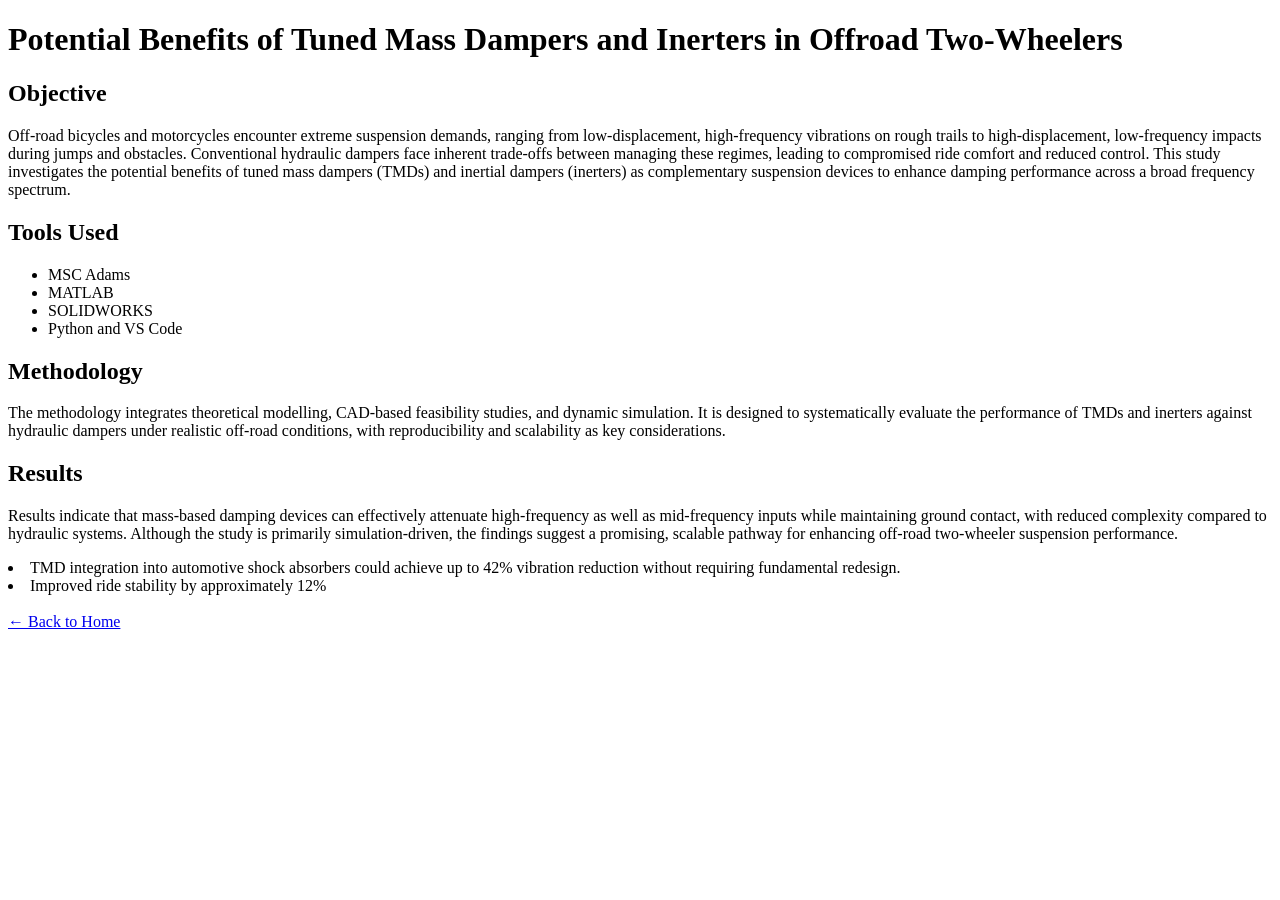
==== project1.html @ d6bcebe4 "Update project1.html" ====
<!DOCTYPE html>
<html>
<head>
    <title>Potential Benefits of Tuned Mass Dampers and Inerters in Offroad Two-Wheelers</title>

    <!-- Shared CSS -->
    <link rel="stylesheet" href="style.css">

    <!-- Google Font -->
    <link href="https://fonts.googleapis.com/css2?family=Poppins:wght@300;400;600&display=swap" rel="stylesheet">
</head>

<body>

<div class="container">

<h1>Potential Benefits of Tuned Mass Dampers and Inerters in Offroad Two-Wheelers</h1>

<h2>Objective</h2>
<p>Off-road bicycles and motorcycles encounter extreme suspension
demands, ranging from low-displacement, high-frequency vibrations
on rough trails to high-displacement, low-frequency impacts during
jumps and obstacles. Conventional hydraulic dampers face inherent
trade-offs between managing these regimes, leading to compromised
ride comfort and reduced control. This study investigates the potential
benefits of tuned mass dampers (TMDs) and inertial dampers
(inerters) as complementary suspension devices to enhance damping
performance across a broad frequency spectrum.</p>

<h2>Tools Used</h2>
<ul>
    <li>MSC Adams</li>
    <li>MATLAB</li>
    <li>SOLIDWORKS</li>
    <li>Python and VS Code</li>
</ul>

<h2>Methodology</h2>
<p>The methodology integrates theoretical modelling, CAD-based
feasibility studies, and dynamic simulation. It is designed to
systematically evaluate the performance of TMDs and inerters against
hydraulic dampers under realistic off-road conditions, with
reproducibility and scalability as key considerations.</p>

<h2>Results</h2>
<p>
Results indicate that mass-based damping devices can effectively
attenuate high-frequency as well as mid-frequency inputs while
maintaining ground contact, with reduced complexity compared to
hydraulic systems. Although the study is primarily simulation-driven,
the findings suggest a promising, scalable pathway for enhancing
off-road two-wheeler suspension performance.</p>

<u1>
    <li>TMD integration into automotive shock absorbers could achieve
    up to 42% vibration reduction without requiring fundamental
    redesign.</li>
    <li>Improved ride stability by approximately 12%</li>
</u1>

<br>
<a href="index.html">← Back to Home</a>

</div>

</body>
</html>
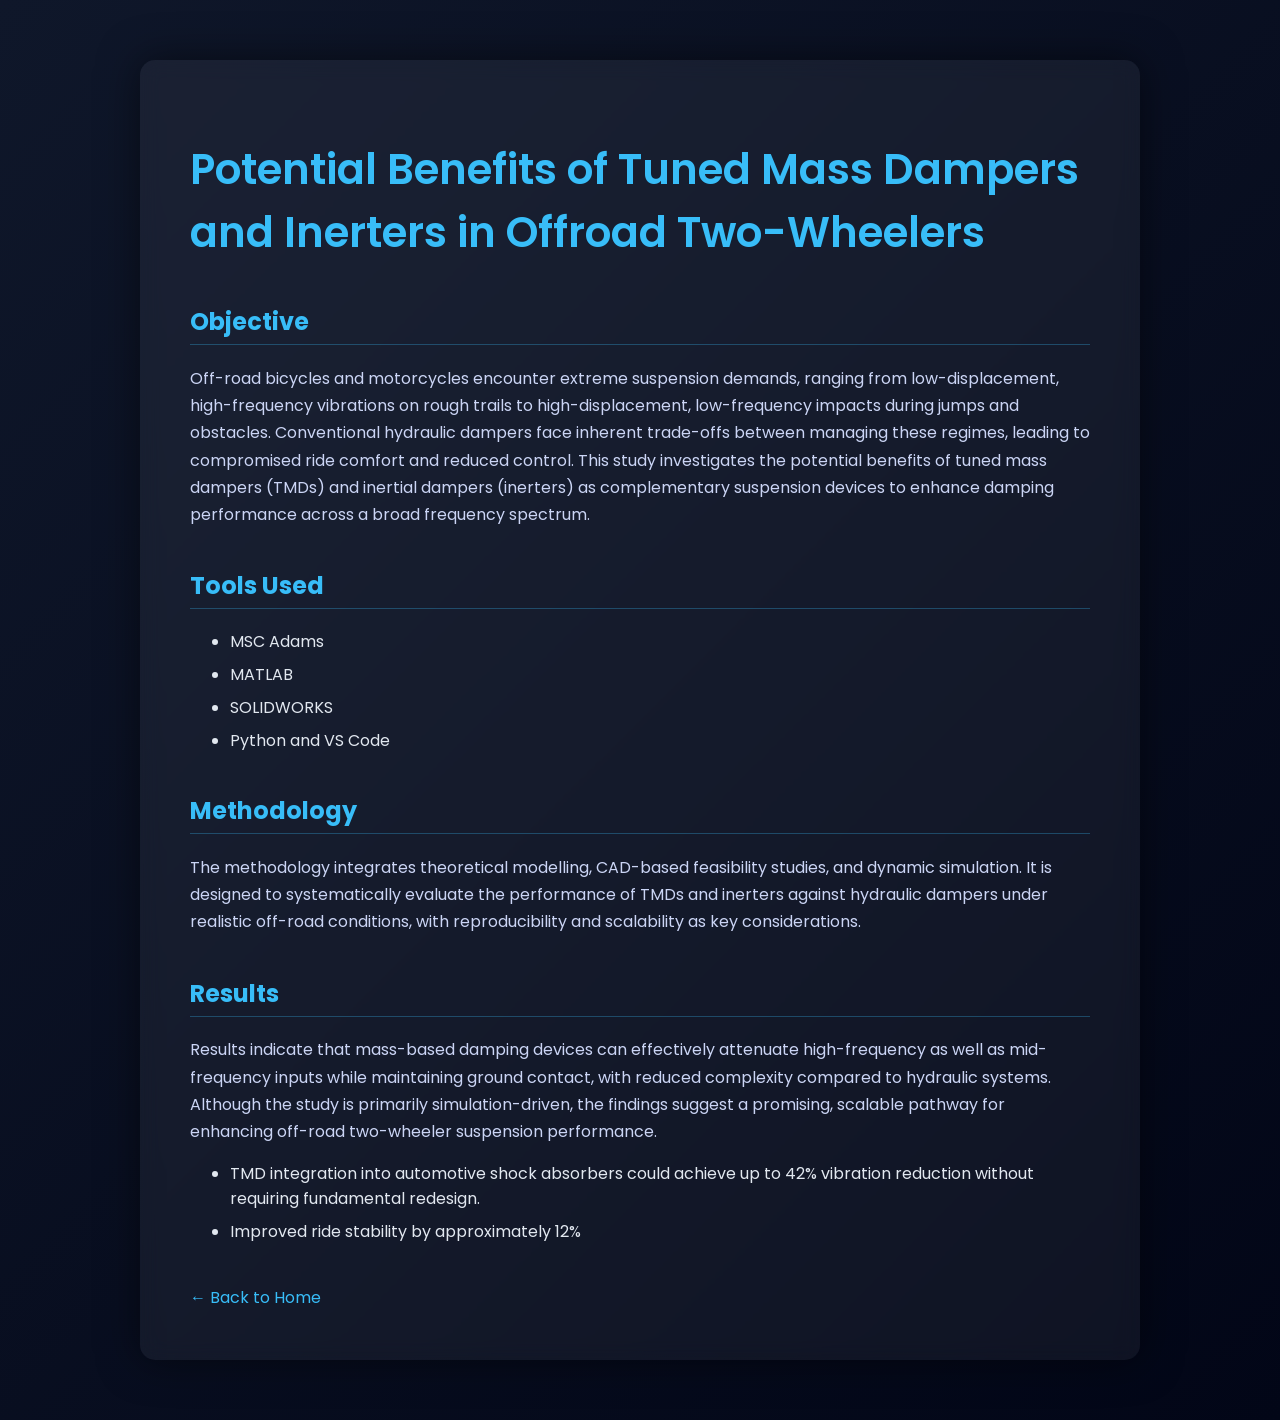
==== commit 8ef604f4: "Update project1.html" ====
--- a/project1.html
+++ b/project1.html
@@ -51,12 +51,12 @@
 the findings suggest a promising, scalable pathway for enhancing
 off-road two-wheeler suspension performance.</p>
 
-<u1>
+<ul>
     <li>TMD integration into automotive shock absorbers could achieve
     up to 42% vibration reduction without requiring fundamental
     redesign.</li>
     <li>Improved ride stability by approximately 12%</li>
-</u1>
+</ul>
 
 <br>
 <a href="index.html">← Back to Home</a>
--- a/style.css
+++ b/style.css
@@ -0,0 +1,60 @@
+body {
+    font-family: 'Poppins', sans-serif;
+    margin: 0;
+    background: linear-gradient(135deg, #0f172a, #020617);
+    color: #e2e8f0;
+}
+
+.container {
+    padding: 50px;
+    max-width: 900px;
+    margin: 60px auto;
+    background: rgba(255, 255, 255, 0.05);
+    border-radius: 15px;
+    backdrop-filter: blur(10px);
+    box-shadow: 0 0 40px rgba(0, 0, 0, 0.5);
+}
+
+h1 {
+    color: #38bdf8;
+    font-size: 42px;
+    font-weight: 600;
+}
+
+h2 {
+    margin-top: 40px;
+    color: #38bdf8;
+    border-bottom: 1px solid rgba(56, 189, 248, 0.3);
+    padding-bottom: 5px;
+}
+
+.project {
+    background: rgba(30, 41, 59, 0.7);
+    padding: 20px;
+    border-radius: 12px;
+    margin-top: 20px;
+    transition: all 0.3s ease;
+}
+
+.project:hover {
+    transform: translateY(-5px) scale(1.02);
+    box-shadow: 0 10px 30px rgba(56, 189, 248, 0.2);
+}
+
+a {
+    color: #38bdf8;
+    text-decoration: none;
+}
+
+a:hover {
+    text-decoration: underline;
+}
+
+p {
+    line-height: 1.7;
+    color: #cbd5f5;
+}
+
+li {
+    margin-bottom: 8px;
+}
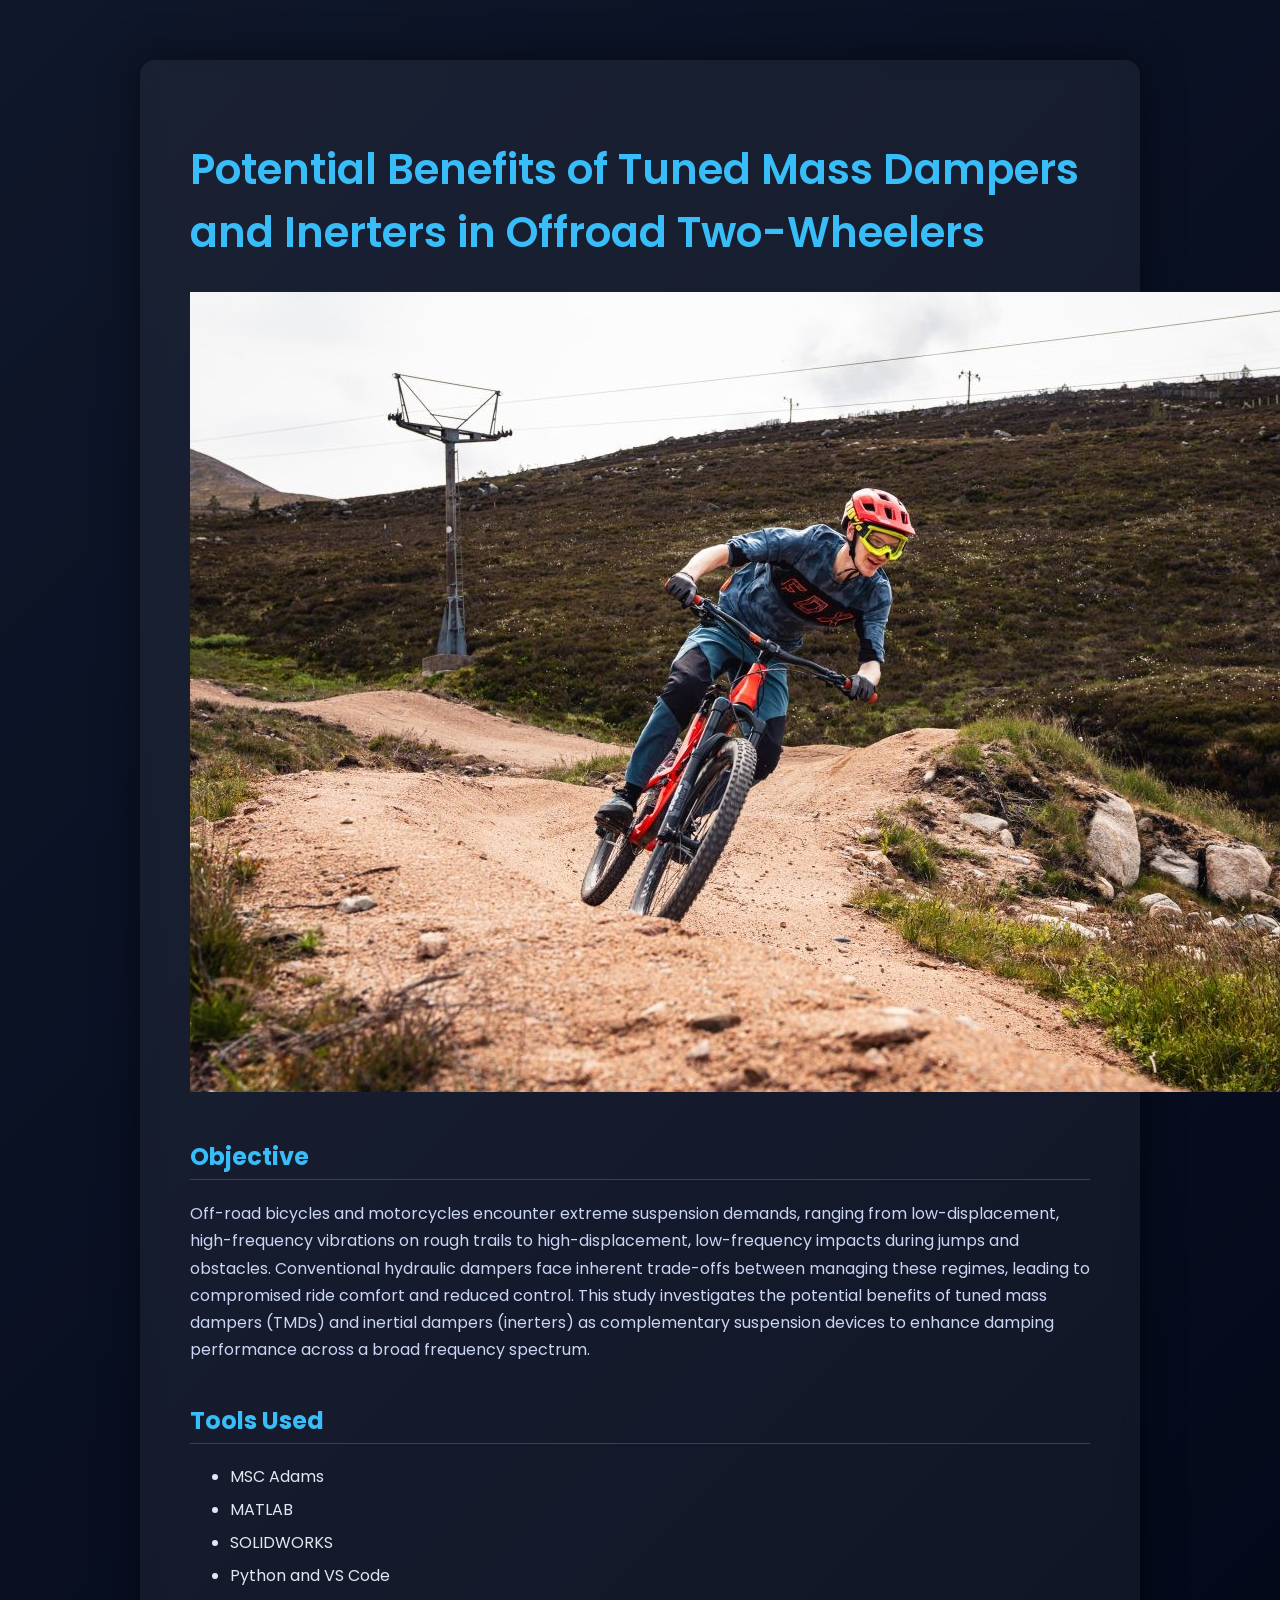
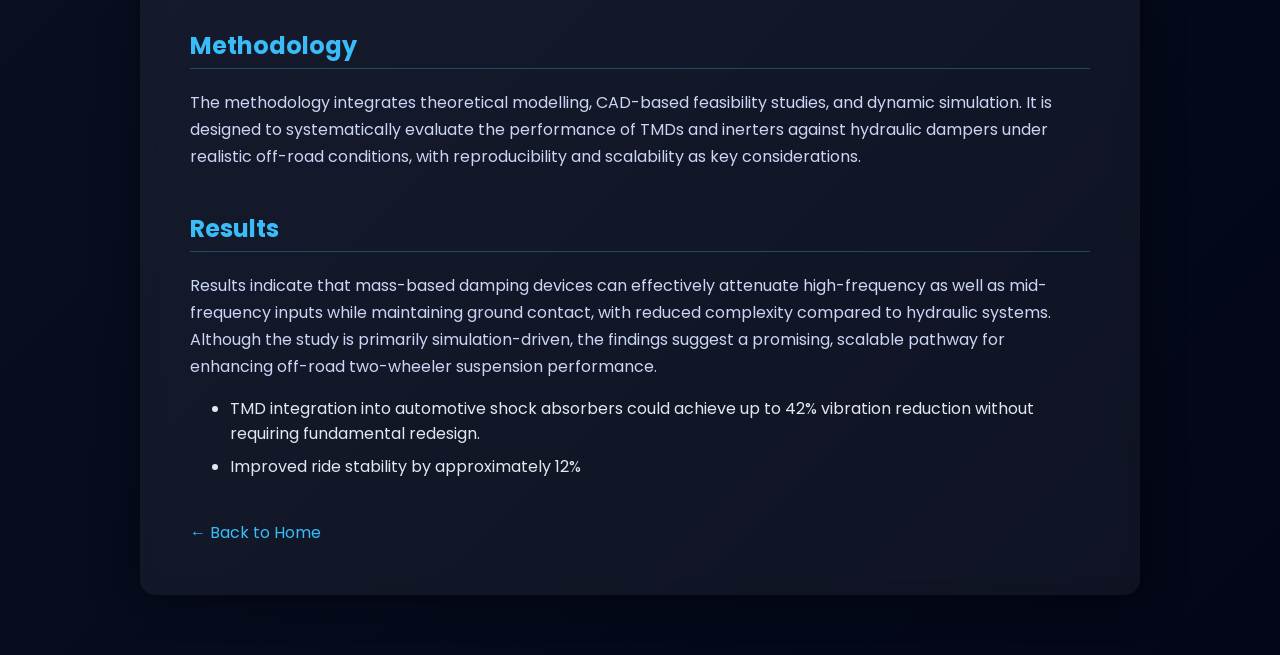
==== commit a2a53e28: "Added image" ====
--- a/project1.html
+++ b/project1.html
@@ -15,6 +15,8 @@
 <div class="container">
 
 <h1>Potential Benefits of Tuned Mass Dampers and Inerters in Offroad Two-Wheelers</h1>
+
+<img src="LatexFigures/MTB BG.jpg" alt="Offroad Two-Wheeler">
 
 <h2>Objective</h2>
 <p>Off-road bicycles and motorcycles encounter extreme suspension
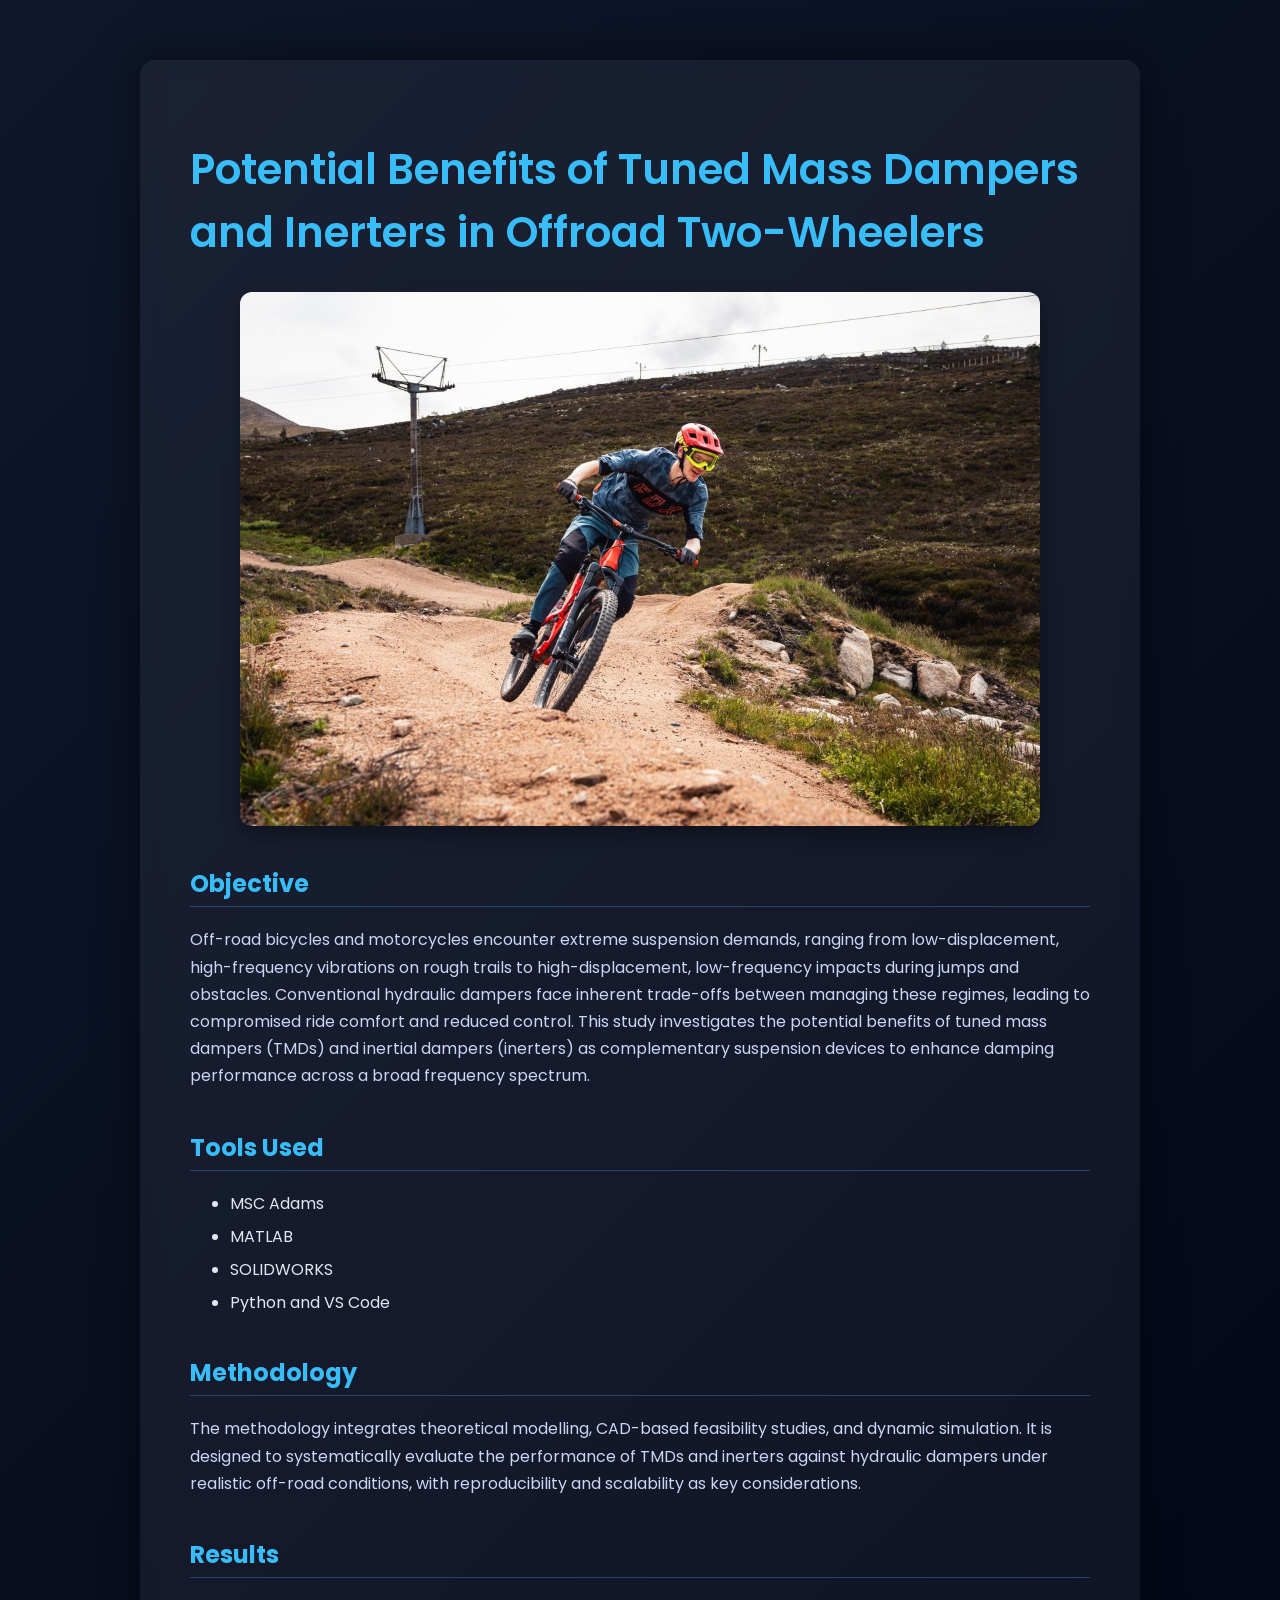
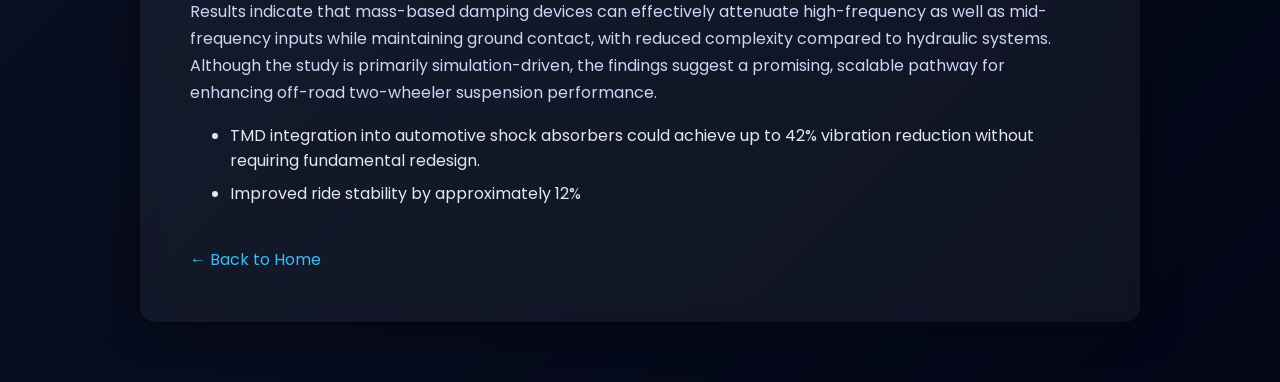
==== commit 253fa122: "Update project1.html" ====
--- a/project1.html
+++ b/project1.html
@@ -16,7 +16,7 @@
 
 <h1>Potential Benefits of Tuned Mass Dampers and Inerters in Offroad Two-Wheelers</h1>
 
-<img src="LatexFigures/MTB BG.jpg" alt="Offroad Two-Wheeler">
+<img src="LatexFigures/MTB BG.jpg" class="project-image" alt="Offroad Two-Wheeler">
 
 <h2>Objective</h2>
 <p>Off-road bicycles and motorcycles encounter extreme suspension
--- a/style.css
+++ b/style.css
@@ -58,3 +58,21 @@
 li {
     margin-bottom: 8px;
 }
+
+.project-image {
+    width: 100%;
+    max-width: 800px;
+    display: block;
+    margin: 25px auto;
+    border-radius: 12px;
+    box-shadow: 0 8px 20px rgba(0,0,0,0.35);
+}
+
+.caption {
+    text-align: center;
+    color: #94a3b8;
+    font-size: 14px;
+    margin-top: -10px;
+    margin-bottom: 30px;
+    font-style: italic;
+}
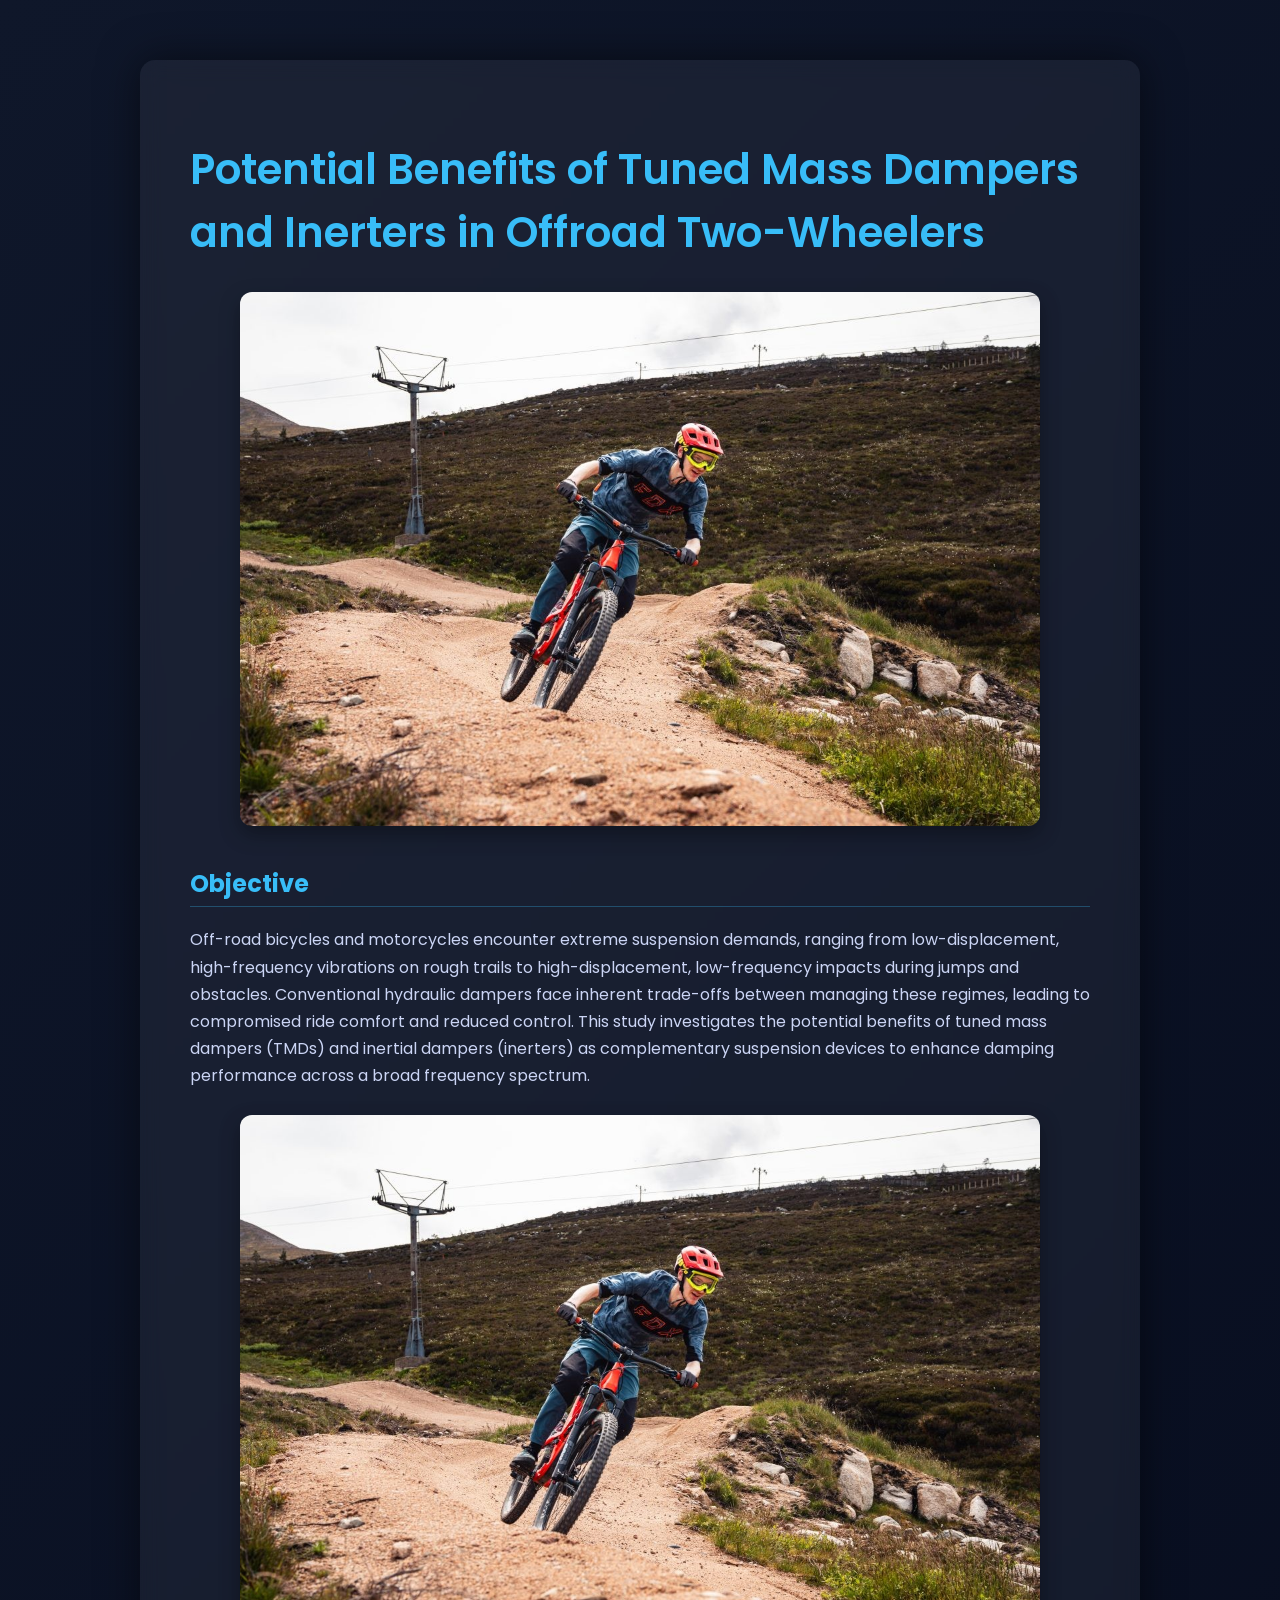
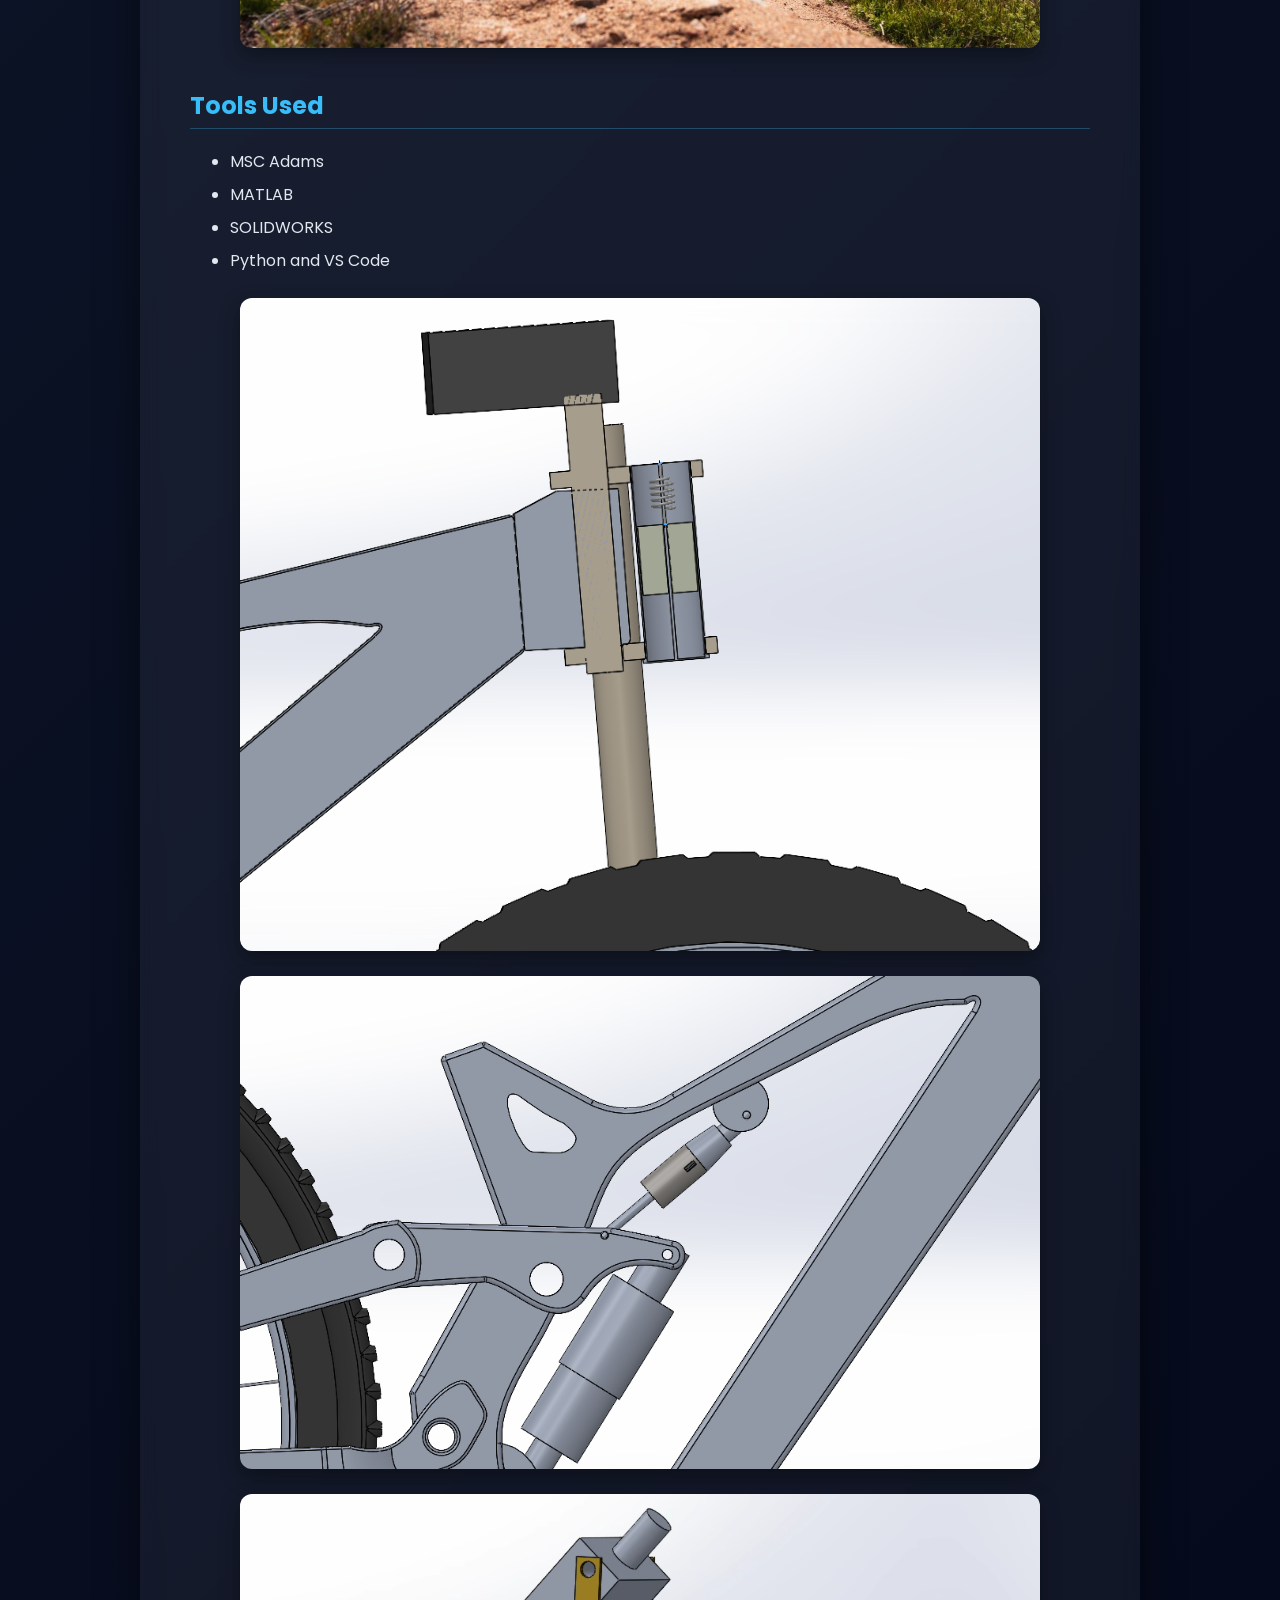
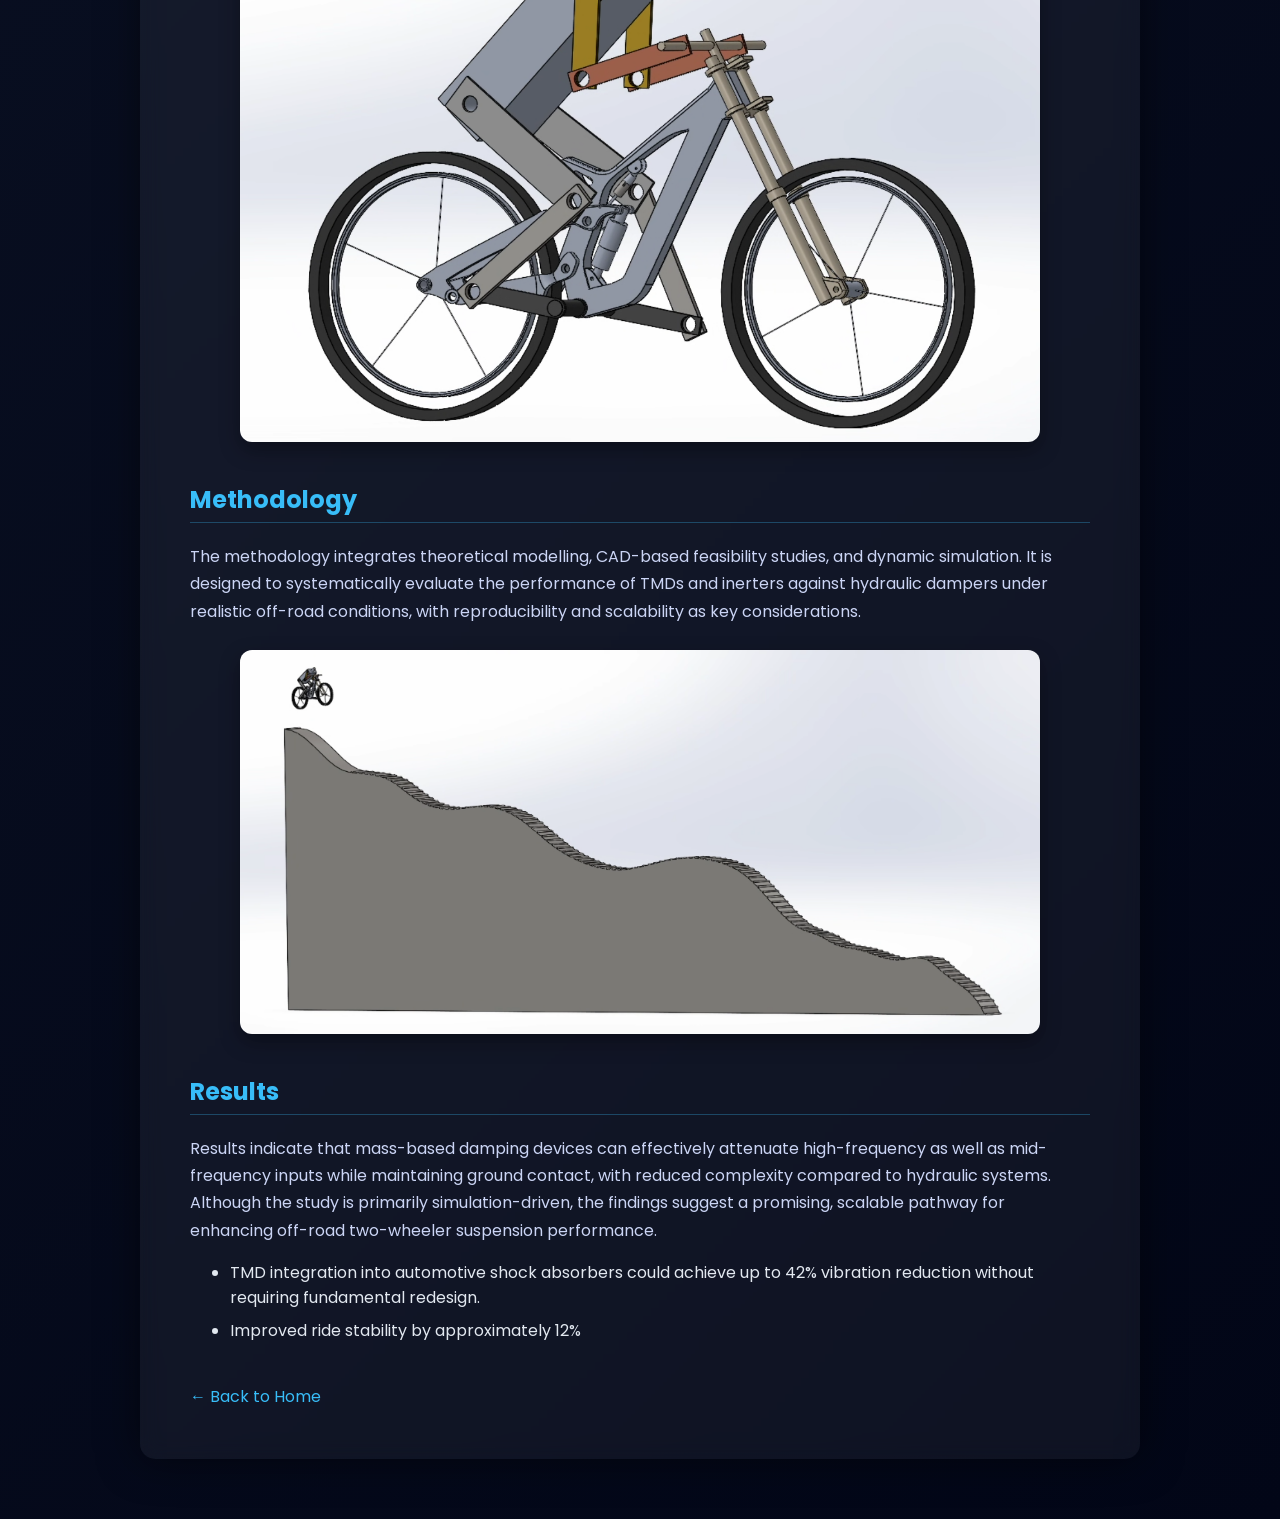
==== commit bbb41476: "Update project1.html" ====
--- a/project1.html
+++ b/project1.html
@@ -29,6 +29,8 @@
 (inerters) as complementary suspension devices to enhance damping
 performance across a broad frequency spectrum.</p>
 
+<img src="LatexFigures/MTB BG.jpg" class="project-image" alt="Offroad Two-Wheeler">
+
 <h2>Tools Used</h2>
 <ul>
     <li>MSC Adams</li>
@@ -37,12 +39,18 @@
     <li>Python and VS Code</li>
 </ul>
 
+<img src="LatexFigures/Screenshot 2025-06-27 145348.png" class="project-image" alt="TMD Model Image">
+<img src="LatexFigures/Screenshot 2025-07-08 134401.png" class="project-image" alt="Inerter Model Image">
+<img src="LatexFigures/Screenshot 2025-09-05 120537.png" class="project-image" alt="MTB Model Image SW">  
+    
 <h2>Methodology</h2>
 <p>The methodology integrates theoretical modelling, CAD-based
 feasibility studies, and dynamic simulation. It is designed to
 systematically evaluate the performance of TMDs and inerters against
 hydraulic dampers under realistic off-road conditions, with
 reproducibility and scalability as key considerations.</p>
+
+<img src="LatexFigures/Screenshot 2025-09-05 142316.png" class="project-image" alt="MTB Model and Terrain SW">
 
 <h2>Results</h2>
 <p>
--- a/style.css
+++ b/style.css
@@ -60,9 +60,10 @@
 }
 
 .project-image {
+    display: block;
     width: 100%;
     max-width: 800px;
-    display: block;
+    height: auto;
     margin: 25px auto;
     border-radius: 12px;
     box-shadow: 0 8px 20px rgba(0,0,0,0.35);
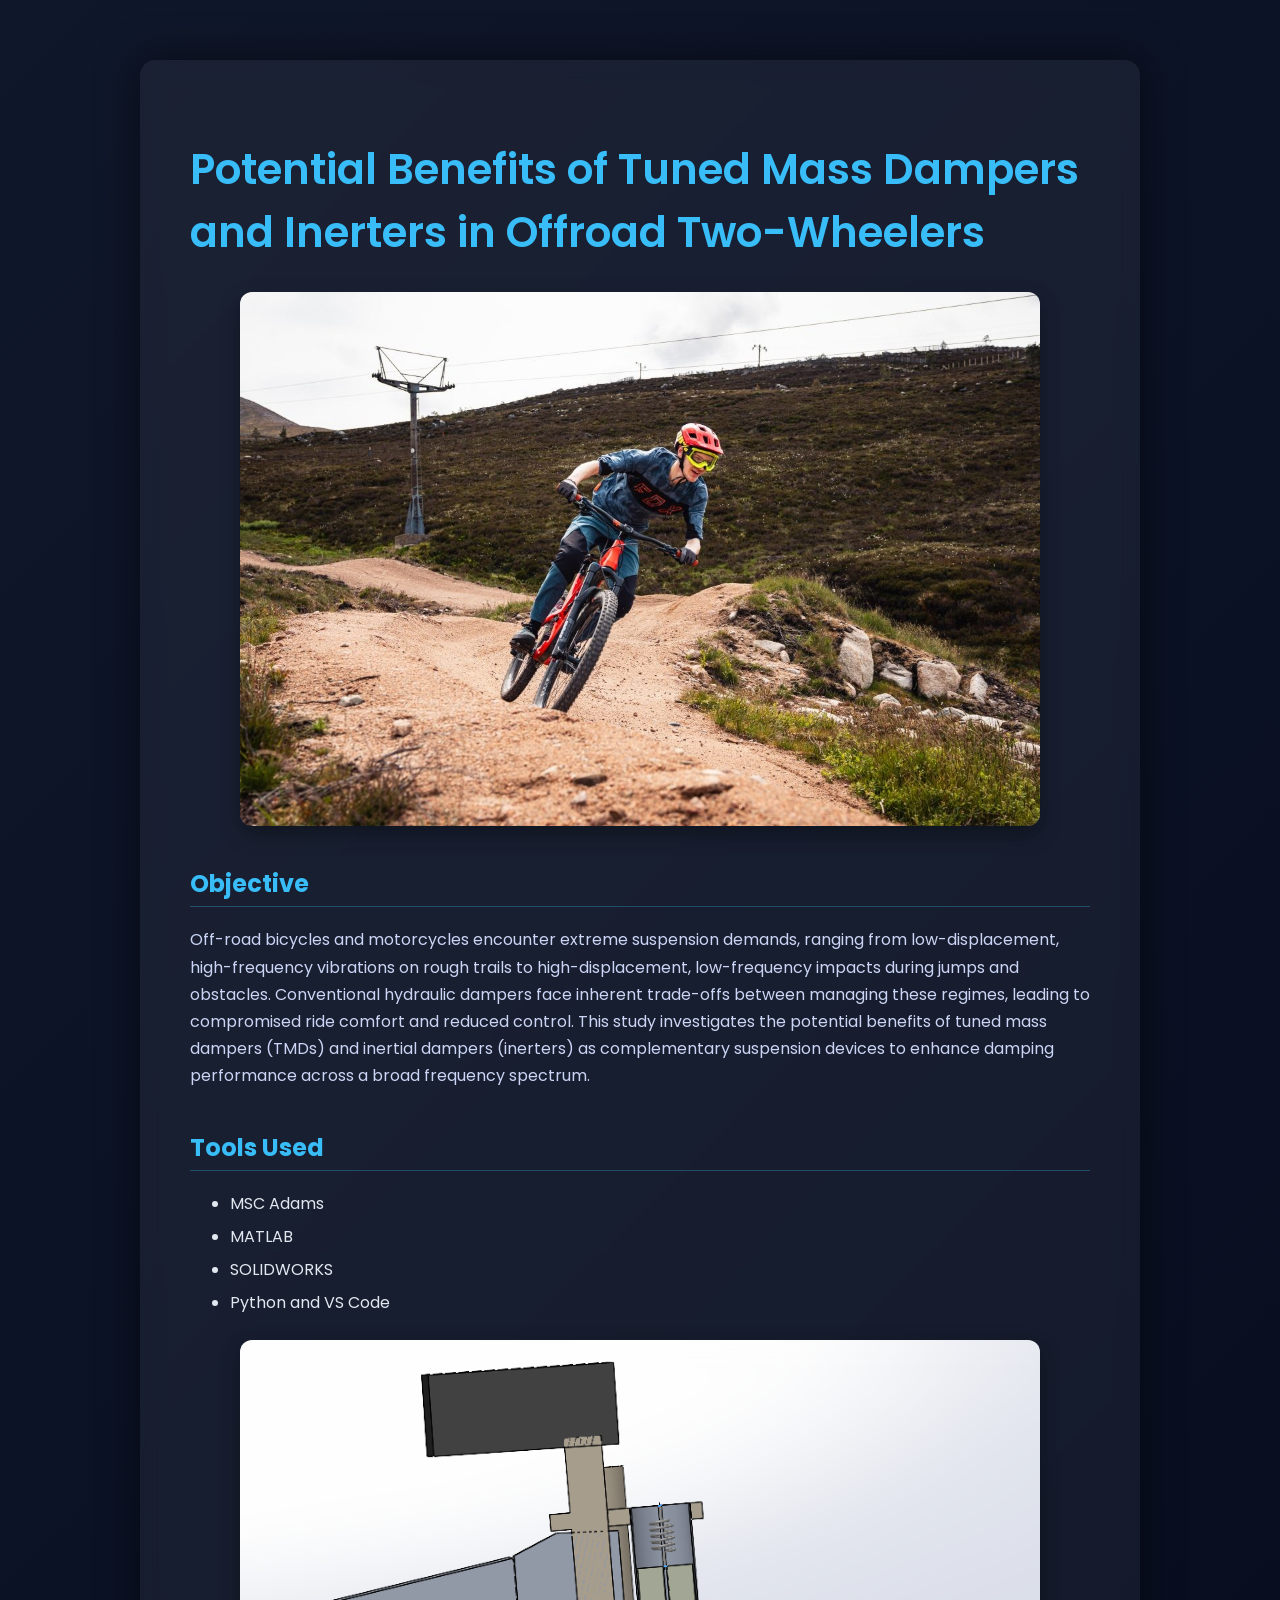
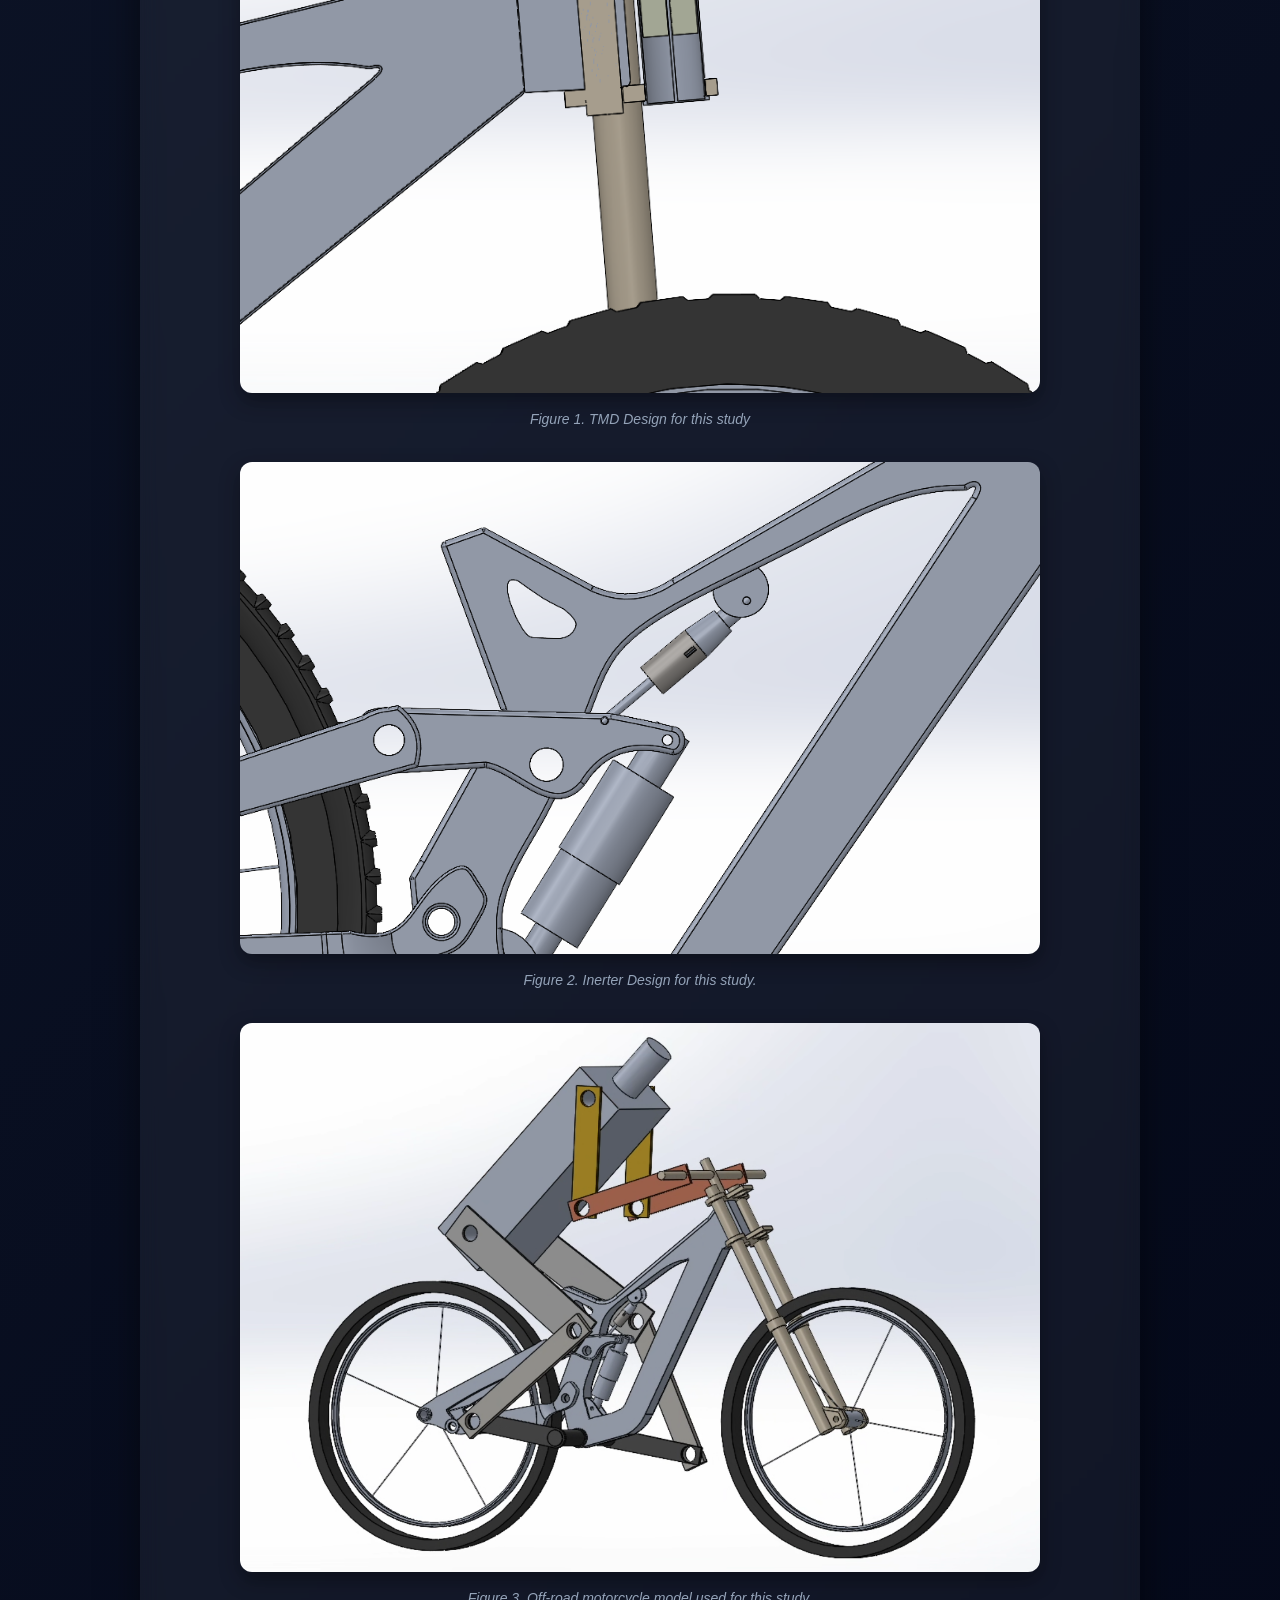
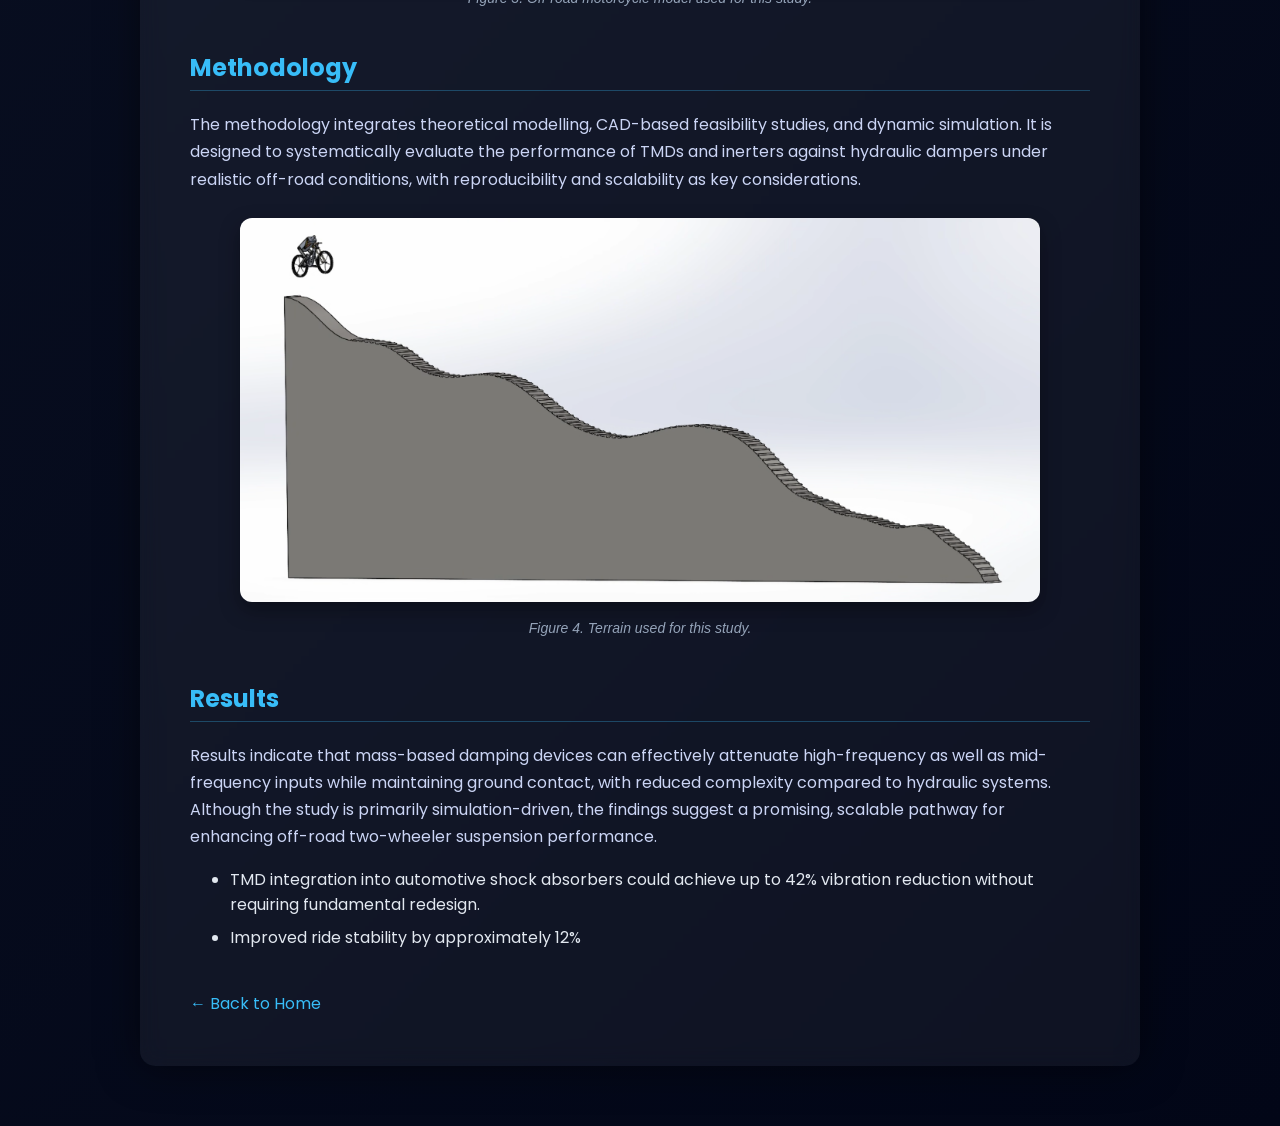
==== commit a94b80aa: "Update project1.html" ====
--- a/project1.html
+++ b/project1.html
@@ -29,8 +29,6 @@
 (inerters) as complementary suspension devices to enhance damping
 performance across a broad frequency spectrum.</p>
 
-<img src="LatexFigures/MTB BG.jpg" class="project-image" alt="Offroad Two-Wheeler">
-
 <h2>Tools Used</h2>
 <ul>
     <li>MSC Adams</li>
@@ -40,8 +38,19 @@
 </ul>
 
 <img src="LatexFigures/Screenshot 2025-06-27 145348.png" class="project-image" alt="TMD Model Image">
+<p class="caption">
+Figure 1. TMD Design for this study
+</p>
+    
 <img src="LatexFigures/Screenshot 2025-07-08 134401.png" class="project-image" alt="Inerter Model Image">
-<img src="LatexFigures/Screenshot 2025-09-05 120537.png" class="project-image" alt="MTB Model Image SW">  
+<p class="caption">
+Figure 2. Inerter Design for this study.
+</p>
+    
+<img src="LatexFigures/Screenshot 2025-09-05 120537.png" class="project-image" alt="MTB Model Image SW">
+<p class="caption">
+Figure 3. Off-road motorcycle model used for this study.
+</p>
     
 <h2>Methodology</h2>
 <p>The methodology integrates theoretical modelling, CAD-based
@@ -51,6 +60,9 @@
 reproducibility and scalability as key considerations.</p>
 
 <img src="LatexFigures/Screenshot 2025-09-05 142316.png" class="project-image" alt="MTB Model and Terrain SW">
+<p class="caption">
+Figure 4. Terrain used for this study.
+</p>
 
 <h2>Results</h2>
 <p>
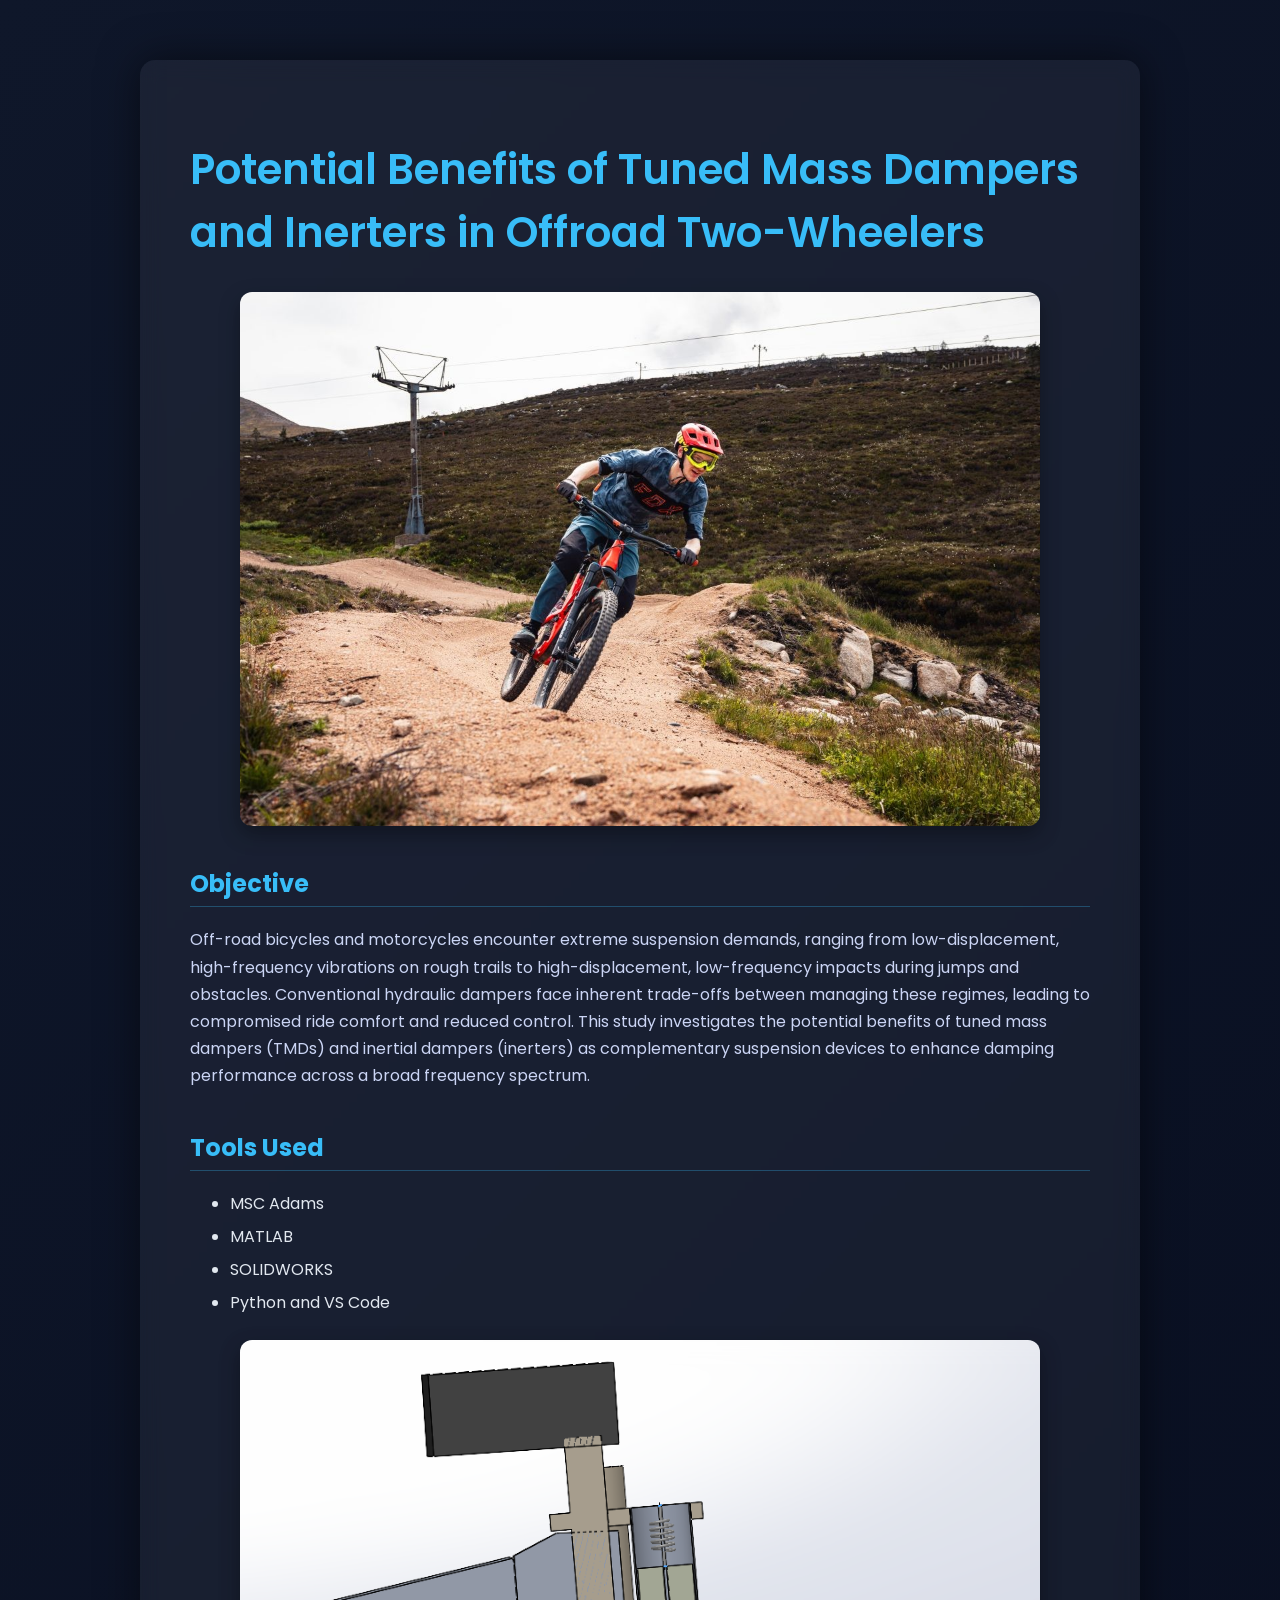
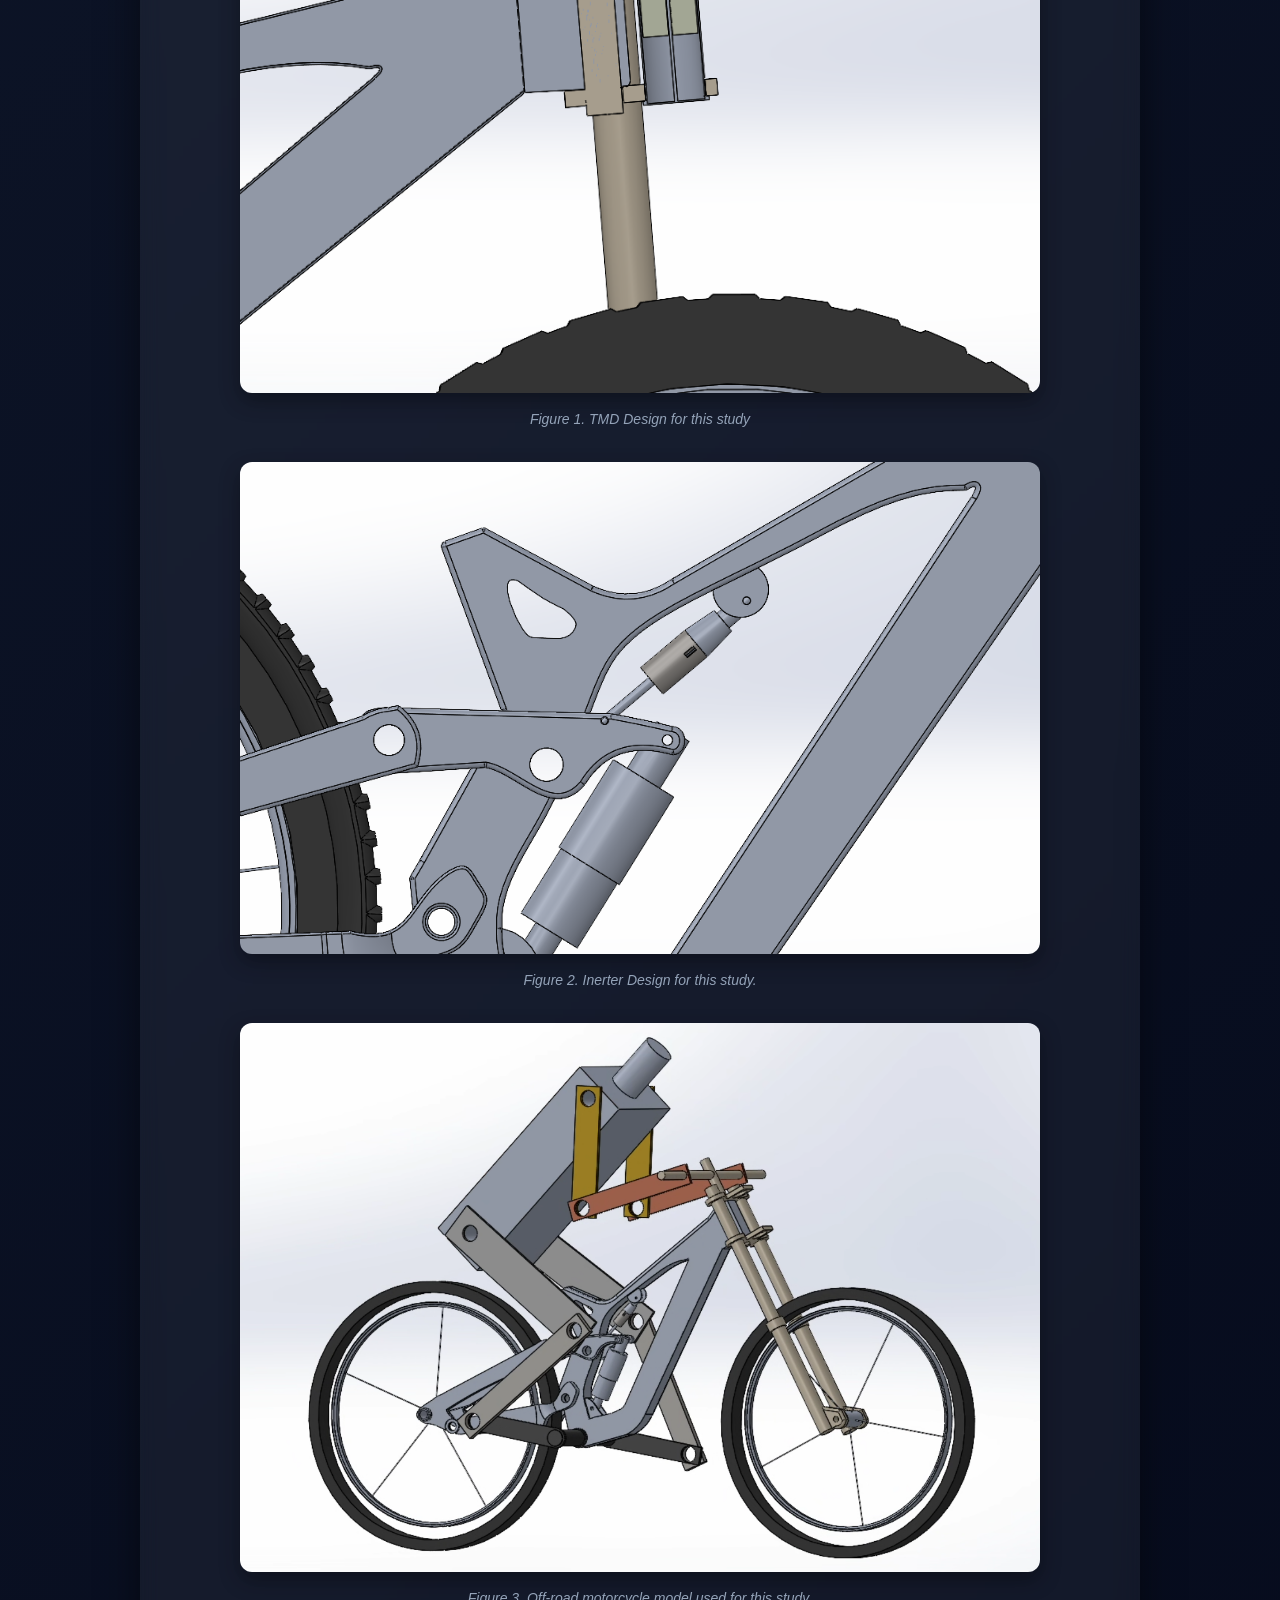
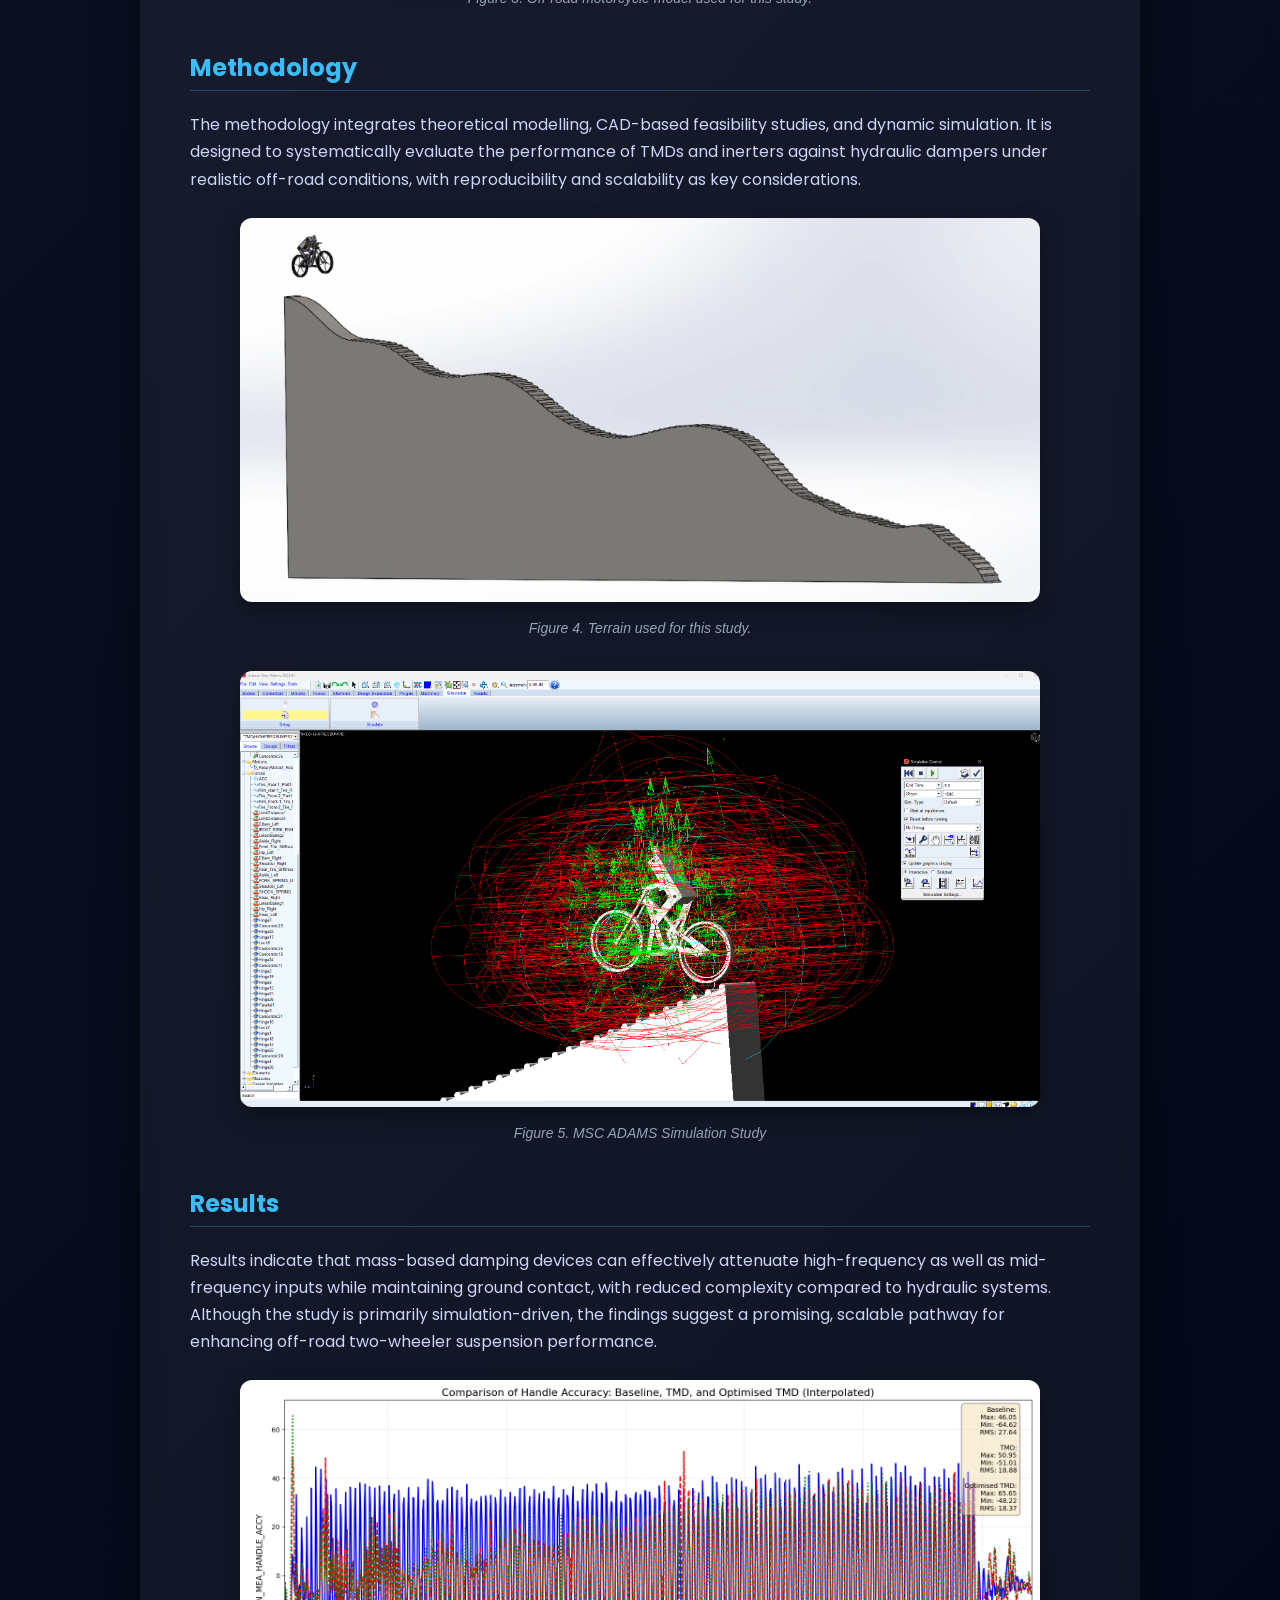
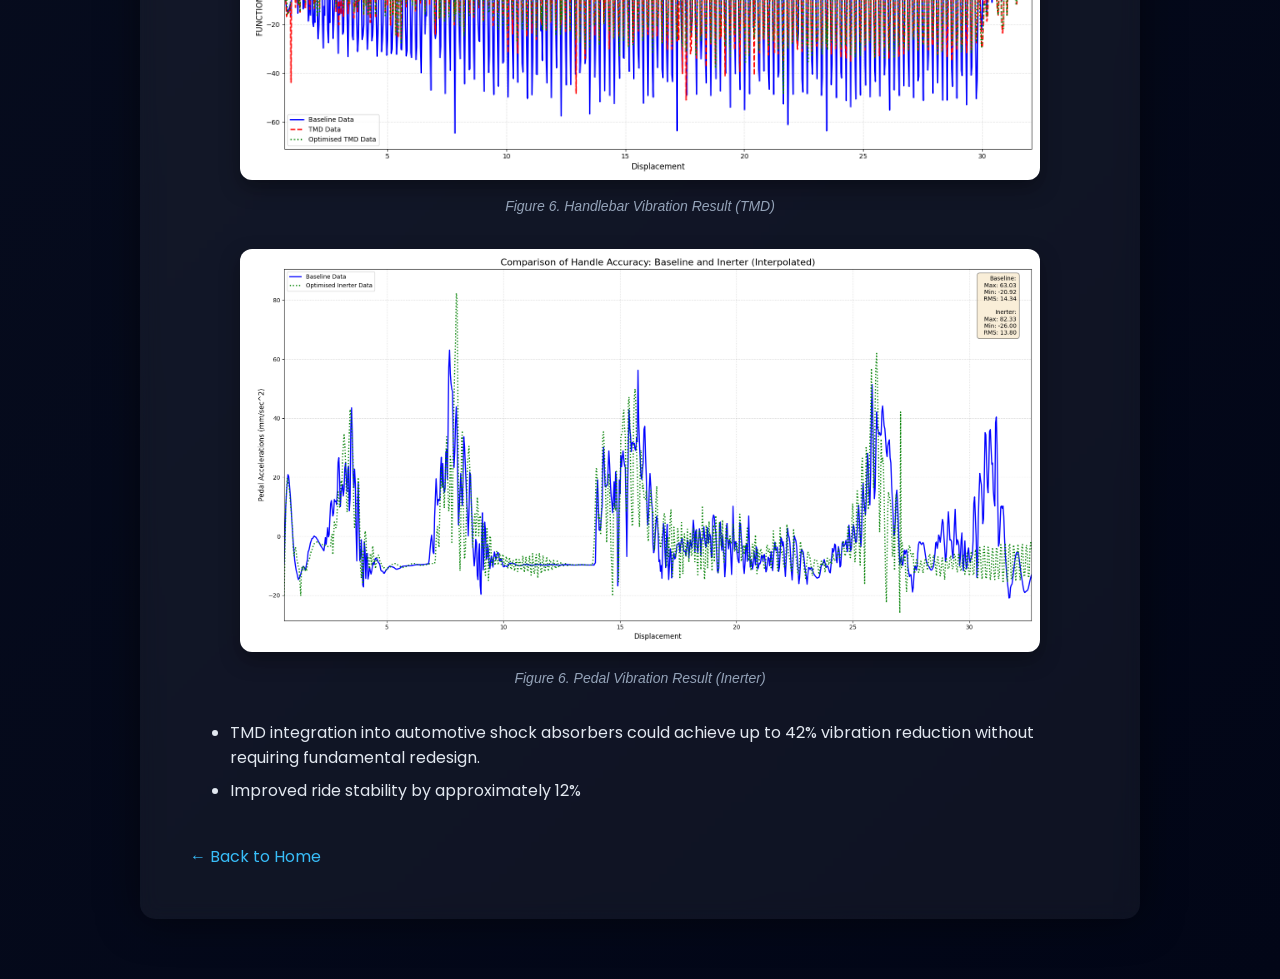
==== commit 62cb0cfa: "Update project1.html" ====
--- a/project1.html
+++ b/project1.html
@@ -64,6 +64,11 @@
 Figure 4. Terrain used for this study.
 </p>
 
+<img src="LatexFigures/Appendices/Screenshot 2025-09-28 010456.png" class="project-image" alt="MTB Model ADAMS">
+<p class="caption">
+Figure 5. MSC ADAMS Simulation Study
+</p>
+    
 <h2>Results</h2>
 <p>
 Results indicate that mass-based damping devices can effectively
@@ -73,6 +78,16 @@
 the findings suggest a promising, scalable pathway for enhancing
 off-road two-wheeler suspension performance.</p>
 
+<img src="LatexFigures/Figure_TMD_Handle_HFT.png" class="project-image" alt="TMD Results">
+<p class="caption">
+Figure 6. Handlebar Vibration Result (TMD)
+</p>
+
+<img src="LatexFigures/Figure_Inerter_MT.png" class="project-image" alt="Inerter Result">
+<p class="caption">
+Figure 6. Pedal Vibration Result (Inerter)
+</p>
+    
 <ul>
     <li>TMD integration into automotive shock absorbers could achieve
     up to 42% vibration reduction without requiring fundamental
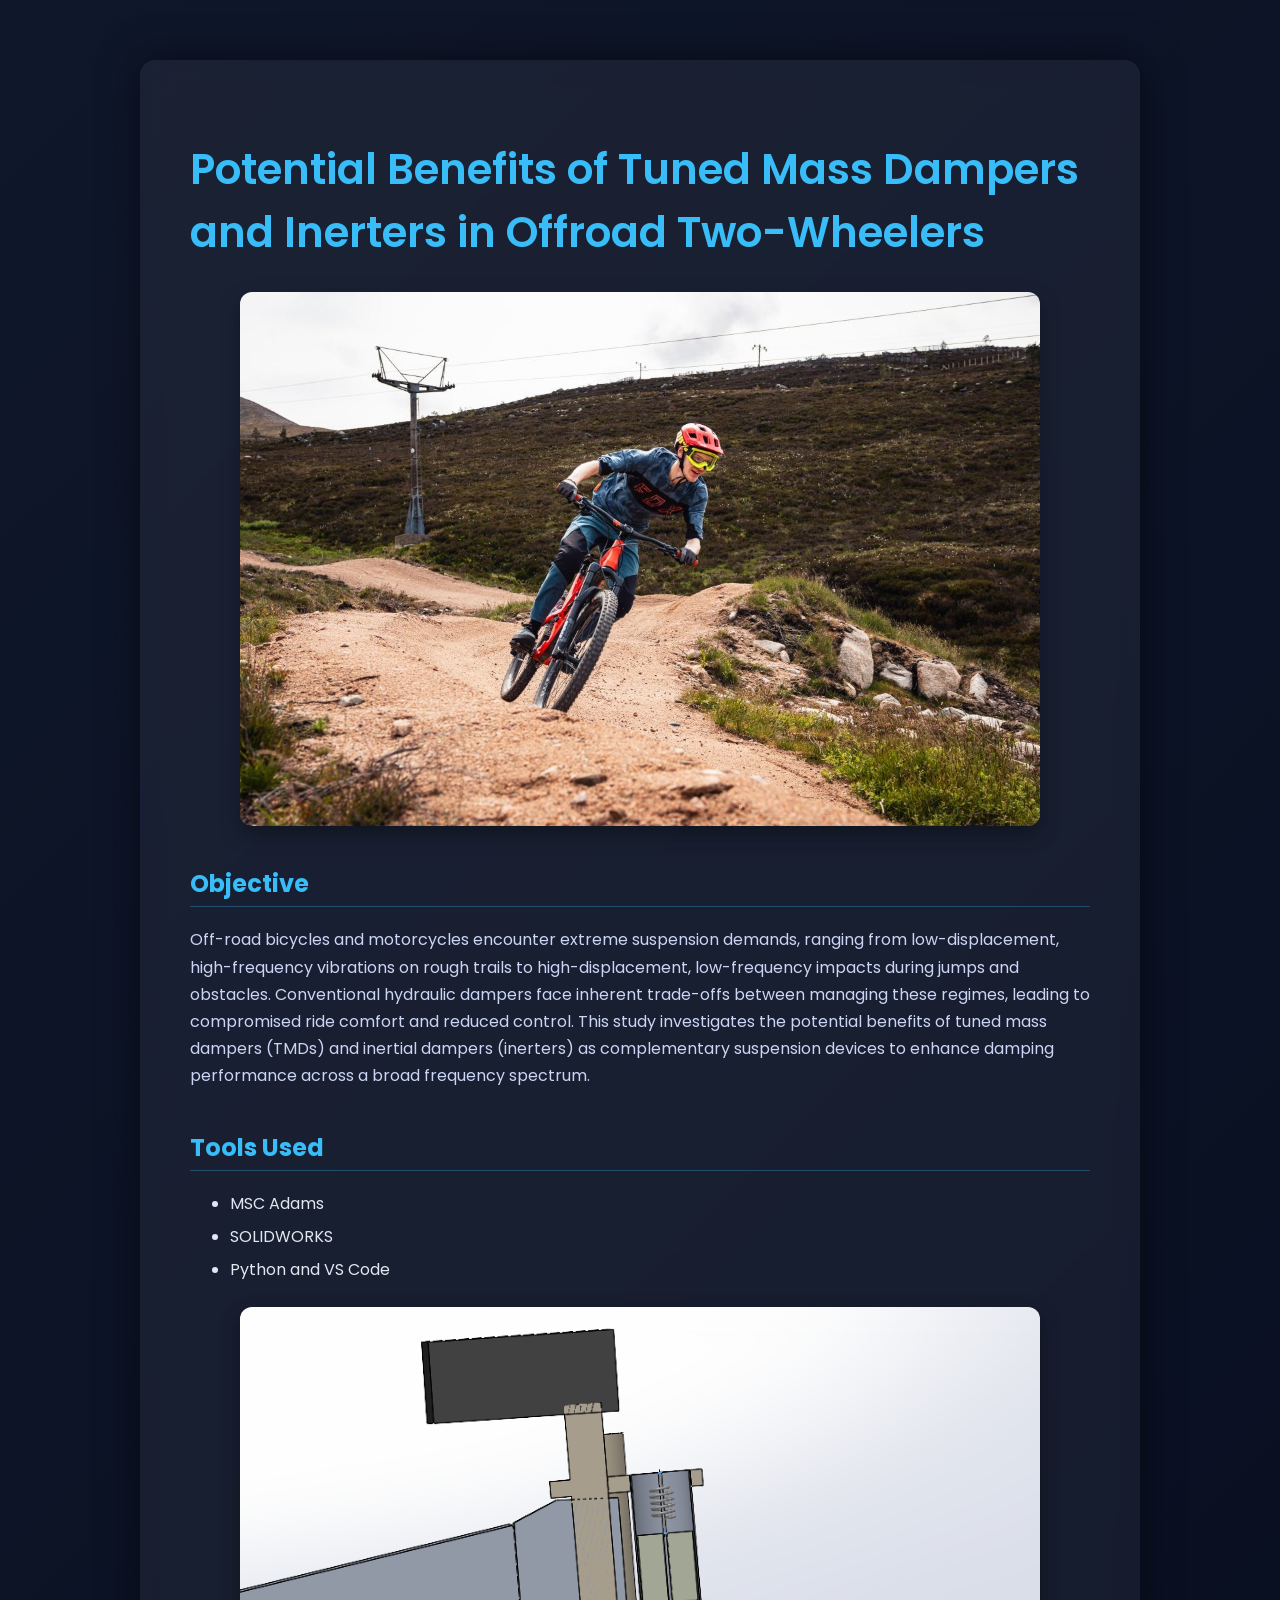
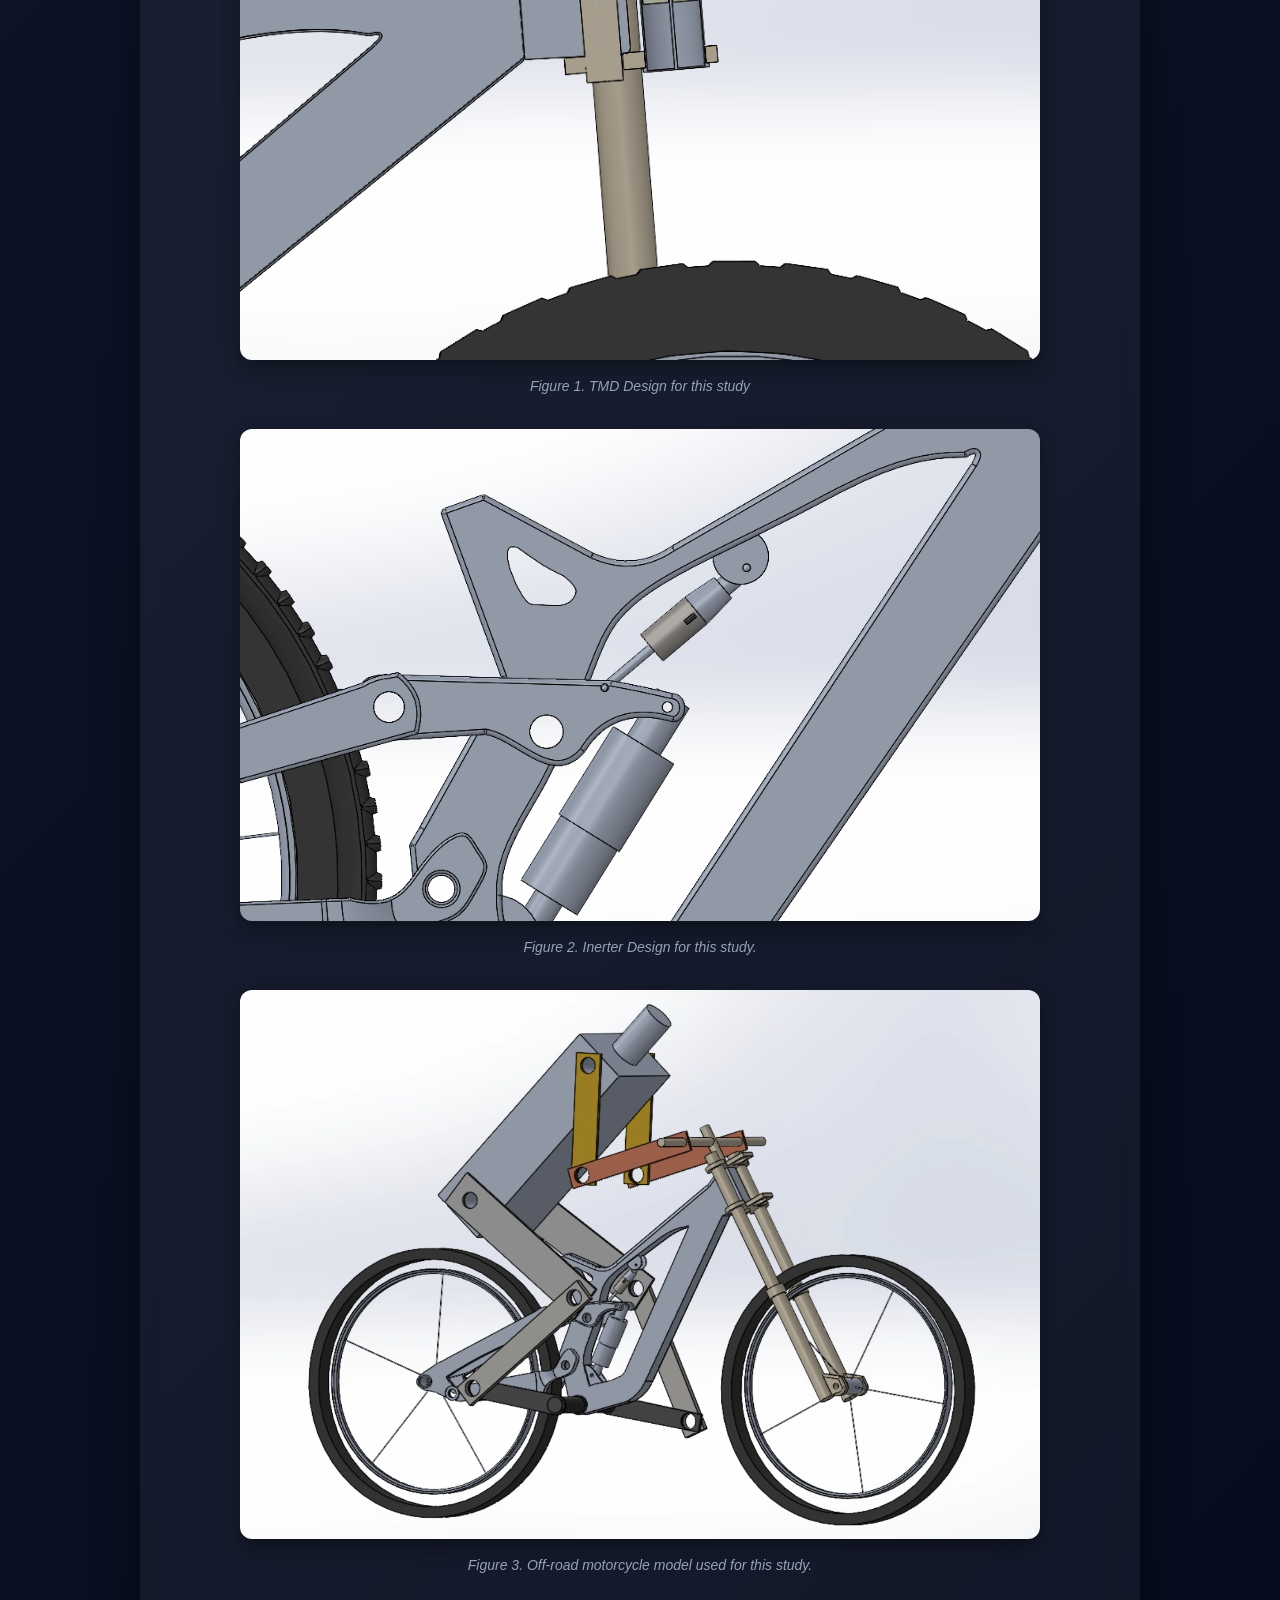
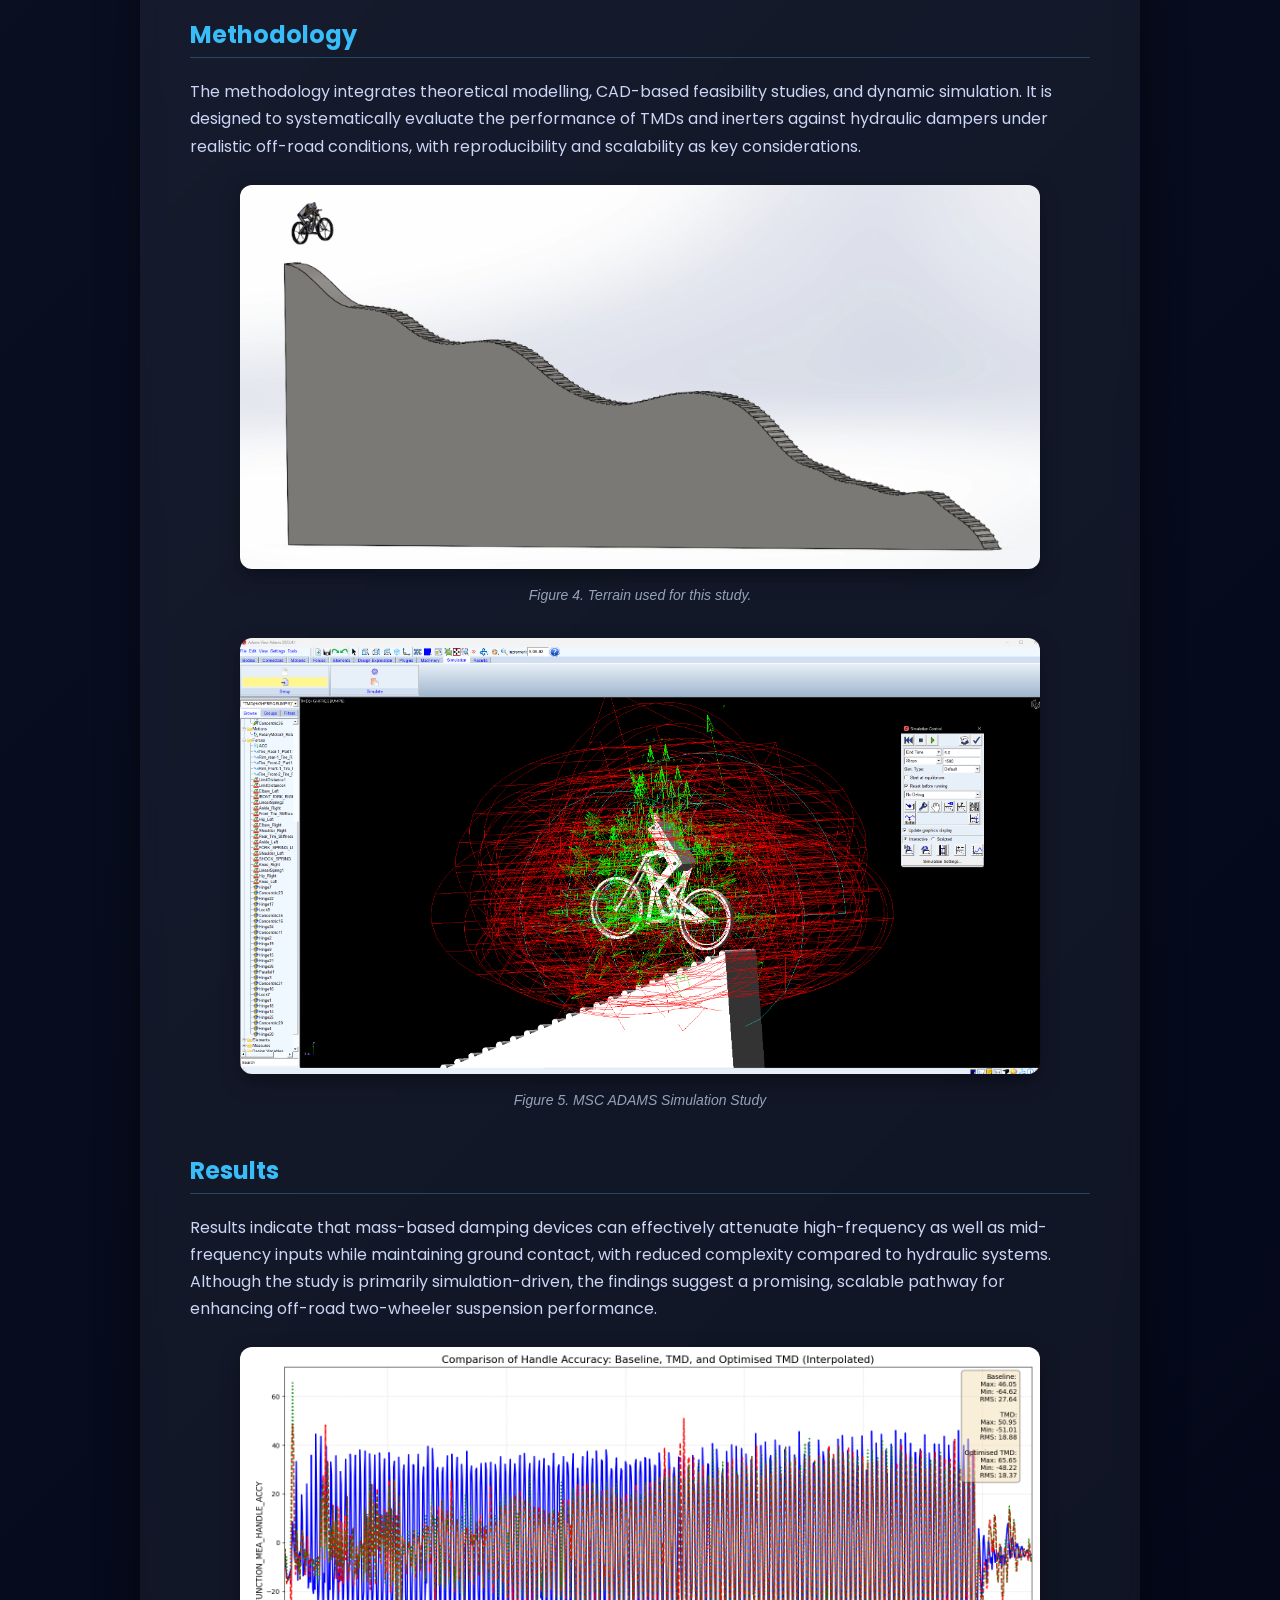
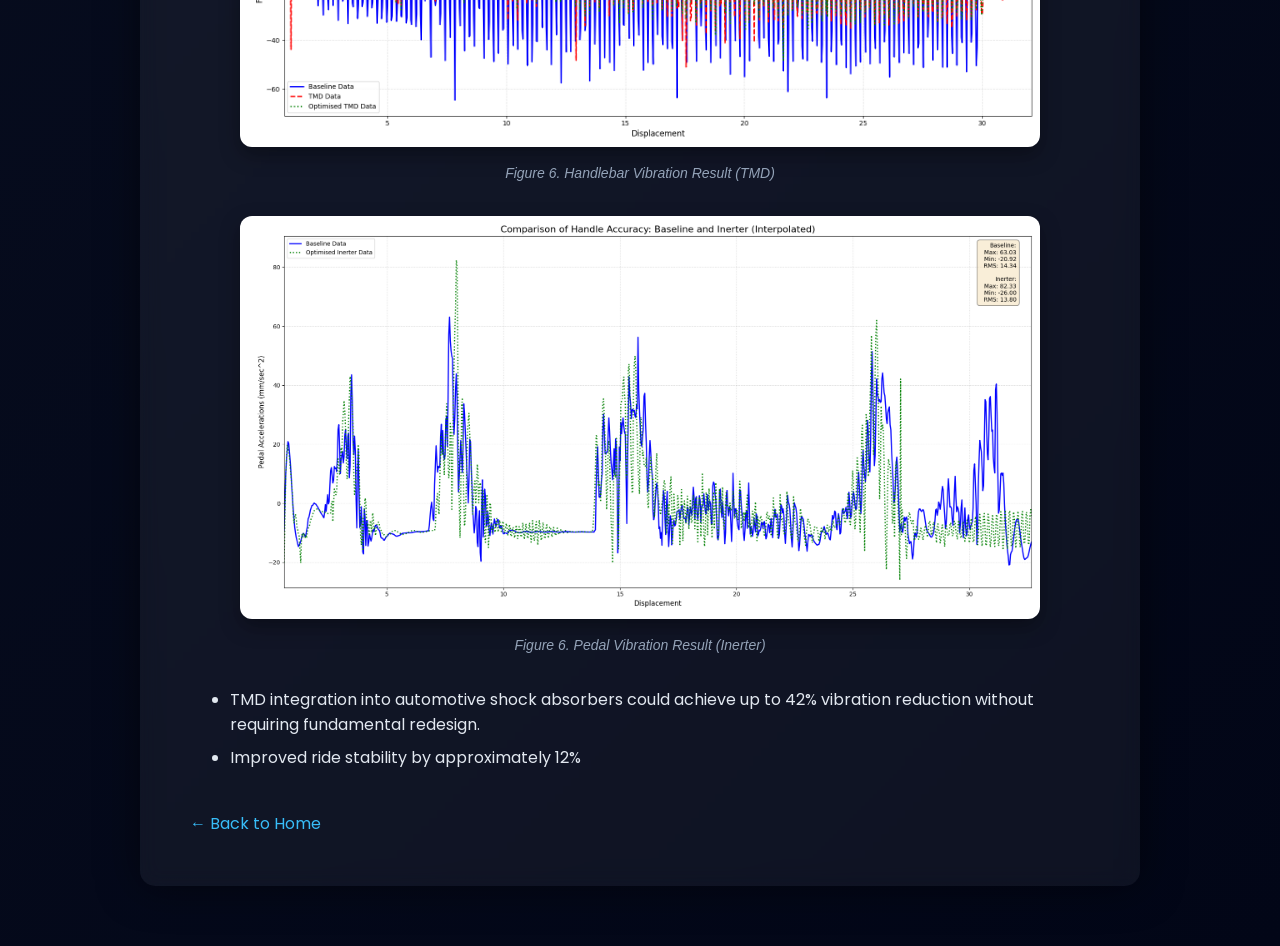
==== commit 2a019208: "Update project1.html" ====
--- a/project1.html
+++ b/project1.html
@@ -32,7 +32,6 @@
 <h2>Tools Used</h2>
 <ul>
     <li>MSC Adams</li>
-    <li>MATLAB</li>
     <li>SOLIDWORKS</li>
     <li>Python and VS Code</li>
 </ul>
